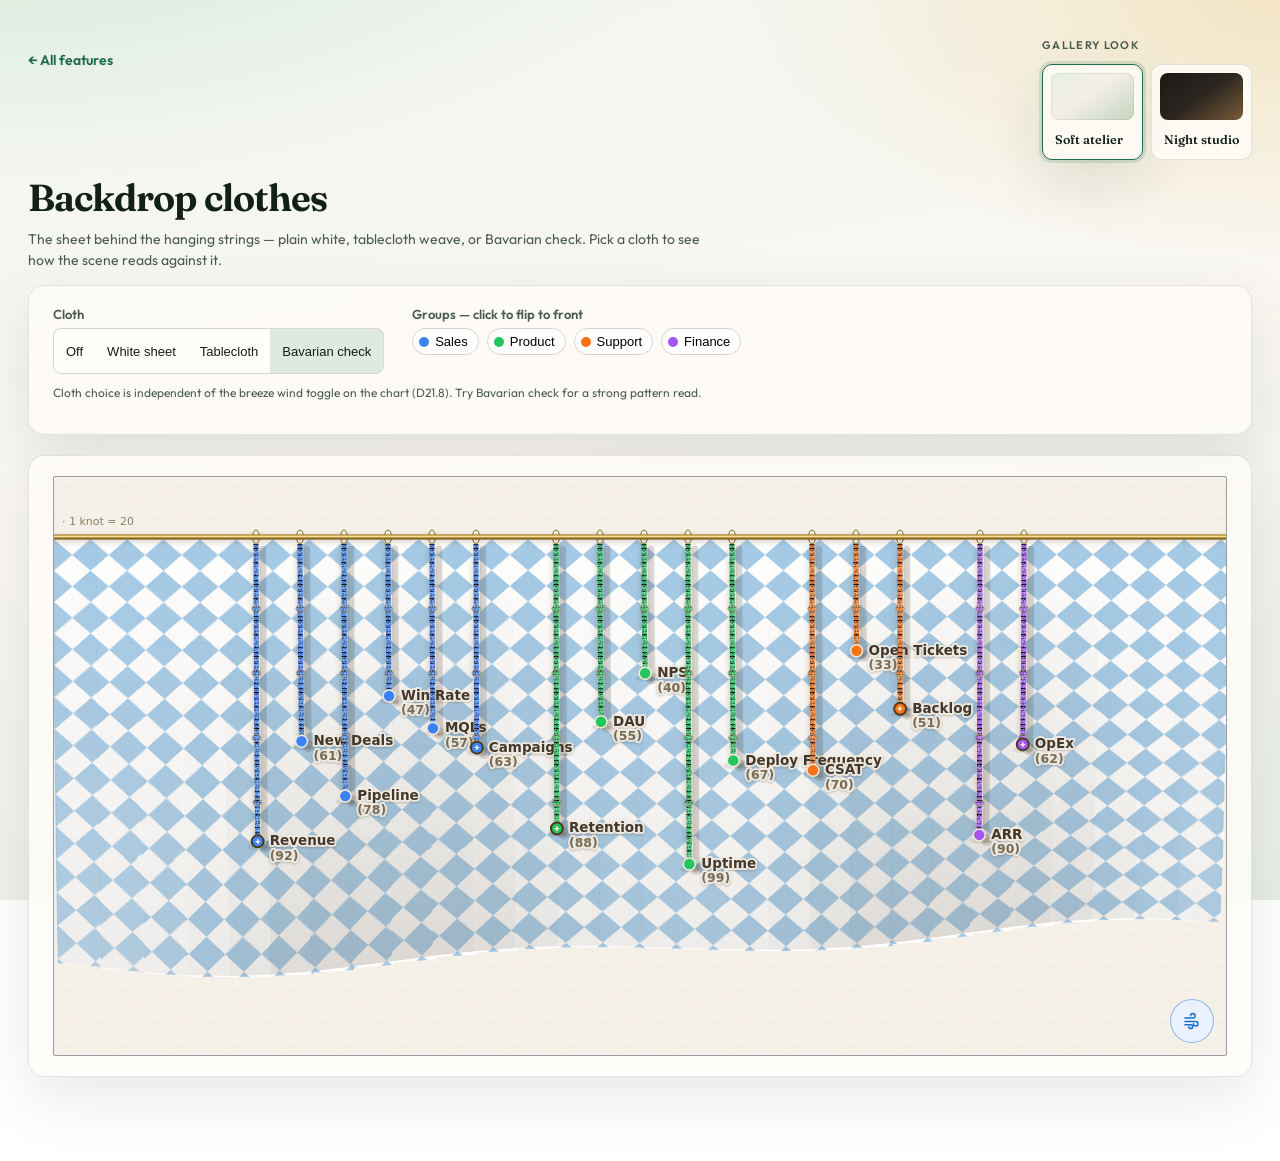
==== demo/features/backdrop-clothes/index.html @ dabeb2de "Publish Hanging Strings Diagram v4.1.0 Sync docs, demo, prebuilt package, and thread textures from t" ====
<!doctype html>
<html lang="en">
  <head>
    <meta charset="UTF-8" />
    <meta name="viewport" content="width=device-width, initial-scale=1.0" />
    <title>Backdrop clothes — Hanging Strings Diagram</title>
    <script type="module" crossorigin src="../../assets/backdrop-clothes-DQMa_PLV.js"></script>
    <link rel="modulepreload" crossorigin href="../../assets/gallerySkin-B45H45tQ.js">
    <link rel="modulepreload" crossorigin href="../../assets/thumbBackdrop-DwklJQZl.js">
    <link rel="stylesheet" crossorigin href="../../assets/gallerySkin-BT1zPMn4.css">
    <link rel="stylesheet" crossorigin href="../../assets/thumbBackdrop-Bnv04OKv.css">
  </head>
  <body>
  </body>
</html>
---- demo/assets/gallerySkin-BT1zPMn4.css ----
@import"https://fonts.googleapis.com/css2?family=Fraunces:opsz,wght@9..144,500;9..144,650&family=Outfit:wght@400;500;600&display=swap";:root,[data-demo-skin=atelier]{--demo-ink: #122018;--demo-muted: #4a5c50;--demo-line: rgba(24, 48, 32, .12);--demo-surface: rgba(255, 253, 248, .82);--demo-accent: #1a6b47;--demo-accent-soft: rgba(26, 107, 71, .14);--demo-serif: "Fraunces", "Iowan Old Style", Georgia, serif;--demo-sans: "Outfit", "Avenir Next", system-ui, sans-serif;--demo-bg: radial-gradient(ellipse 100% 70% at 0% -20%, #cfe6d4 0%, transparent 58%), radial-gradient(ellipse 80% 55% at 100% 0%, #f3e5c4 0%, transparent 52%), radial-gradient(ellipse 60% 40% at 50% 100%, #dce8d8 0%, transparent 55%), linear-gradient(170deg, #f2f6f0 0%, #faf7f1 48%, #e8eee6 100%);--demo-card-radius: 0;--demo-thumb-radius: 0;--demo-panel-bg: rgba(255, 253, 248, .78);--demo-panel-border: 1px solid var(--demo-line);--demo-panel-shadow: 0 22px 60px rgba(18, 40, 28, .1);--demo-motion: transform .4s cubic-bezier(.22, 1, .36, 1), box-shadow .4s ease, border-color .25s ease;--demo-control-bg: #fffef9;--demo-control-ink: var(--demo-ink);--demo-control-border: rgba(24, 48, 32, .18);--demo-stage-gradient: radial-gradient(ellipse 90% 60% at 50% 0%, #d7ead8 0%, transparent 55%), linear-gradient(180deg, #e8f0e6 0%, #f4efe6 42%, #c5d4c0 100%)}[data-demo-skin=night]{--demo-ink: #f4eee4;--demo-muted: #a89986;--demo-line: rgba(244, 238, 228, .1);--demo-surface: rgba(24, 20, 16, .88);--demo-accent: #d4a05a;--demo-accent-soft: rgba(212, 160, 90, .18);--demo-chart-ground: #12100e;--demo-serif: "Fraunces", Georgia, serif;--demo-sans: "Outfit", system-ui, sans-serif;--demo-bg: radial-gradient(ellipse 55% 45% at 78% -5%, rgba(190, 130, 55, .28) 0%, transparent 55%), radial-gradient(ellipse 45% 40% at 5% 90%, rgba(35, 60, 80, .35) 0%, transparent 50%), linear-gradient(165deg, #0c0b0a 0%, #181410 45%, #0a0908 100%);--demo-card-radius: 8px;--demo-thumb-radius: 6px;--demo-panel-bg: rgba(18, 15, 12, .9);--demo-panel-border: 1px solid rgba(212, 160, 90, .14);--demo-panel-shadow: 0 28px 70px rgba(0, 0, 0, .55), 0 0 40px rgba(212, 160, 90, .05);--demo-motion: transform .4s cubic-bezier(.22, 1, .36, 1), box-shadow .4s ease, border-color .25s ease;--demo-control-bg: #1e1a15;--demo-control-ink: var(--demo-ink);--demo-control-border: rgba(244, 238, 228, .16);--demo-stage-gradient: radial-gradient(ellipse 70% 55% at 50% 0%, rgba(190, 130, 55, .35) 0%, transparent 55%), linear-gradient(180deg, #1a1612 0%, #12100e 45%, #0a0908 100%)}[data-demo-skin=night] .hsd-container{background-color:var(--demo-chart-ground)!important;background-image:none!important}[data-demo-skin=night] .hsd-backdrop{opacity:.75}[data-demo-skin=night] .demo-chart-shell,[data-demo-skin=night] .chart-shell:has(.hsd-container){background:transparent}[data-demo-skin=night] .hsd-container{border-color:#b4b4bc}*,*:before,*:after{box-sizing:border-box}html{color-scheme:light}[data-demo-skin=night]{color-scheme:dark}body.demo-landing,body:has(.demo-feature){margin:0;min-height:100vh;font-family:var(--demo-sans);color:var(--demo-ink);background:var(--demo-bg);background-attachment:fixed}.demo-landing-inner{position:relative;max-width:1200px;margin:0 auto;padding:clamp(32px,6vw,72px) clamp(16px,4vw,36px) 96px;z-index:1}.demo-landing-header{margin-bottom:clamp(24px,4vw,40px);max-width:min(42rem,100%)}.demo-eyebrow{margin:0 0 12px;font-size:11px;letter-spacing:.16em;text-transform:uppercase;color:var(--demo-accent);font-weight:600}.demo-landing-header h1{margin:0 0 16px;font-family:var(--demo-serif);font-size:clamp(2.6rem,8vw,4.25rem);font-weight:650;line-height:.98;letter-spacing:-.035em}.demo-landing-version{display:inline-block;margin-left:.2em;font-family:var(--demo-sans);font-size:.38em;font-weight:600;letter-spacing:.04em;vertical-align:.35em;color:var(--demo-muted)}.demo-pitch{margin:0;font-size:clamp(1.05rem,2.5vw,1.2rem);line-height:1.55;color:var(--demo-muted);max-width:34rem}.demo-skin-picker{margin:0 0 clamp(32px,5vw,48px)}.demo-skin-picker-label{margin:0 0 12px;font-size:11px;font-weight:600;letter-spacing:.12em;text-transform:uppercase;color:var(--demo-muted)}.demo-skin-picker-row{display:grid;grid-template-columns:repeat(2,minmax(0,1fr));gap:14px;max-width:560px}.demo-skin-swatch{display:flex;flex-direction:column;gap:12px;align-items:stretch;text-align:left;padding:12px;margin:0;border:1px solid var(--demo-line);border-radius:14px;background:var(--demo-surface);color:inherit;cursor:pointer;font:inherit;min-height:44px;transition:var(--demo-motion);-webkit-tap-highlight-color:transparent}.demo-skin-swatch:hover,.demo-skin-swatch:focus-visible{transform:translateY(-3px);box-shadow:var(--demo-panel-shadow);outline:none}.demo-skin-swatch[aria-pressed=true]{border-color:var(--demo-accent);box-shadow:0 0 0 3px var(--demo-accent-soft),var(--demo-panel-shadow)}.demo-skin-swatch-chip{display:block;width:100%;aspect-ratio:2 / 1;border-radius:8px;box-shadow:inset 0 0 0 1px #00000014}.demo-skin-swatch-meta{display:flex;flex-direction:column;gap:3px;padding:0 4px 4px}.demo-skin-swatch-name{font-family:var(--demo-serif);font-size:1.05rem;font-weight:600}.demo-skin-swatch-blurb{font-size:.8rem;line-height:1.35;color:var(--demo-muted)}.demo-grid{display:grid;grid-template-columns:repeat(auto-fill,minmax(min(100%,320px),1fr));gap:clamp(22px,3.5vw,36px)}.demo-card{display:flex;flex-direction:column;gap:12px;text-decoration:none;color:inherit;padding:0;border:none;border-radius:var(--demo-card-radius);overflow:visible;transition:var(--demo-motion);position:relative}.demo-card:hover,.demo-card:focus-visible{transform:translateY(-6px);outline:none}.demo-card:focus-visible .demo-thumb-frame{outline:2px solid var(--demo-accent);outline-offset:3px}.demo-thumb-frame{position:relative;z-index:0;display:block;border-radius:var(--demo-thumb-radius, 6px)}.demo-thumb-frame--mobile{border-radius:18px}.demo-thumb-glow{display:none}.demo-card-thumb{display:block;width:100%;aspect-ratio:16 / 10;object-fit:cover;border-radius:inherit;background:var(--demo-accent-soft);box-shadow:var(--demo-panel-shadow);position:relative;z-index:1}[data-demo-skin=atelier] .demo-card-thumb{width:calc(100% + 0px);box-shadow:0 16px 48px #12281c1f}[data-demo-skin=night] .demo-card-thumb{border:1.5px solid rgba(198,210,224,.92);box-shadow:0 16px 36px #0000008c;background:#0c0b0a}:root{--demo-glow-plate: .82}[data-demo-skin=night] .demo-thumb-frame{clip-path:inset(-40% -40% 0 -40%)}[data-demo-skin=night] .demo-thumb-glow{display:block;position:absolute;z-index:0;pointer-events:none;width:calc(100% / var(--demo-glow-plate));height:calc(100% / var(--demo-glow-plate));left:50%;top:50%;transform:translate(-50%,-50%);border-radius:0;overflow:visible;mix-blend-mode:screen;filter:none;opacity:1;animation:none}[data-demo-skin=night] .demo-thumb-glow-poster,[data-demo-skin=night] .demo-thumb-glow-video{display:block;position:absolute;top:0;right:0;bottom:0;left:0;width:100%;height:100%;object-fit:fill;border:0}[data-demo-skin=night] .demo-thumb-glow-video{opacity:0;transition:opacity .25s ease}[data-demo-skin=night] .demo-thumb-glow-video.is-glow-playing{opacity:1}[data-demo-skin=night] .demo-thumb-frame:after{content:none;display:none}[data-demo-skin=night] .demo-mobile-slide.is-active .demo-thumb-glow{opacity:1;filter:none}[data-demo-skin=night] .demo-mobile-slide:not(.is-active) .demo-thumb-glow{opacity:.55;filter:none}[data-demo-skin=night] .demo-mobile-slide-thumb{border:1.5px solid rgba(198,210,224,.92)}.demo-card-thumb--placeholder{display:flex;align-items:flex-end;justify-content:flex-start;padding:18px 20px;background:linear-gradient(135deg,var(--demo-accent-soft) 0%,transparent 55%),linear-gradient(200deg,#a8c4ae,#4d6b55);color:#f4f7f2;font-family:var(--demo-serif);font-size:1.25rem;font-weight:600}.demo-card-meta{position:relative;z-index:2;display:flex;flex-direction:column;gap:12px;transform:translateZ(0)}.demo-card-title{margin:0;font-family:var(--demo-serif);font-size:clamp(1.25rem,2.5vw,1.45rem);font-weight:600;padding:0 2px;letter-spacing:-.02em}.demo-card-status{margin:0;font-size:11px;font-weight:600;letter-spacing:.1em;text-transform:uppercase;color:var(--demo-accent);padding:0 2px}.demo-card-blurb{margin:0;font-size:.95rem;line-height:1.45;color:var(--demo-muted);padding:0 2px 2px}.app.demo-feature{max-width:1800px;margin:0 auto;padding:clamp(18px,3vw,40px) clamp(12px,3vw,28px) 64px}.demo-feature .demo-header{margin-bottom:14px}.demo-brand{margin:0 0 14px;font-size:14px;display:flex;flex-wrap:wrap;align-items:flex-start;gap:12px 24px;justify-content:space-between}.demo-brand>a{color:var(--demo-accent);text-decoration:none;font-weight:600;min-height:44px;display:inline-flex;align-items:center}.demo-brand>a:hover,.demo-brand>a:focus-visible{text-decoration:underline;text-underline-offset:3px}.demo-feature .demo-header h1{font-family:var(--demo-serif);font-size:clamp(1.75rem,4.5vw,2.35rem);font-weight:650;letter-spacing:-.025em;margin:0 0 8px}.demo-intro{max-width:42rem;color:var(--demo-muted);margin:0;line-height:1.5}.demo-feature .panel{background:var(--demo-panel-bg)!important;border:var(--demo-panel-border)!important;border-radius:16px!important;box-shadow:var(--demo-panel-shadow);backdrop-filter:blur(14px);-webkit-backdrop-filter:blur(14px);color:var(--demo-ink)}.demo-chart-shell{min-height:52vh;height:min(72vh,580px);width:100%}.demo-chart-shell--tall{min-height:62vh;height:min(80vh,660px)}[data-demo-skin] .demo-feature .control-group label.title,[data-demo-skin] .demo-feature .experiment-note{color:var(--demo-muted)}[data-demo-skin] .demo-feature .segmented{border-color:var(--demo-control-border);background:var(--demo-control-bg)}[data-demo-skin] .demo-feature .segmented button{color:var(--demo-control-ink);background:transparent}[data-demo-skin] .demo-feature .segmented button.active{background:var(--demo-accent-soft);color:var(--demo-ink)}[data-demo-skin] .demo-feature select,[data-demo-skin] .demo-feature input[type=range]{color:var(--demo-control-ink);background:var(--demo-control-bg);border-color:var(--demo-control-border)}[data-demo-skin=night] .demo-feature .legend button{color:var(--demo-ink);border-color:var(--demo-control-border);background:var(--demo-control-bg)}[data-demo-skin=night] .demo-feature .legend button.active{border-color:var(--demo-accent)}.demo-controls .segmented button,.demo-controls select,.demo-controls input[type=checkbox],.demo-controls .checkbox-row label{min-height:44px}.demo-controls select{min-width:160px;padding:8px 10px;font-size:15px}.demo-feature .demo-skin-picker{margin:0;flex:1 1 240px;max-width:360px}.demo-feature .demo-skin-picker-row{max-width:none;gap:8px}.demo-feature .demo-skin-swatch{padding:8px;border-radius:10px}.demo-feature .demo-skin-swatch-blurb{display:none}.demo-feature .demo-skin-swatch-name{font-size:.78rem}.demo-feature .demo-skin-swatch-chip{aspect-ratio:16 / 9}.demo-quipu-legend{margin:0 0 20px;padding:18px 0 6px;border-top:1px solid var(--demo-line);border-bottom:1px solid var(--demo-line);max-width:42rem}.demo-quipu-legend h2{margin:0 0 10px;font-family:var(--demo-serif);font-size:1.2rem}.demo-quipu-legend ul{margin:0 0 12px;padding-left:1.2rem;color:var(--demo-muted);font-size:.95rem;line-height:1.55}.demo-quipu-legend li{margin-bottom:4px}.demo-quipu-ref{margin:0 0 12px;font-size:.92rem}.demo-quipu-ref a{color:var(--demo-accent);font-weight:600}.demo-feature-mobile[hidden],.demo-feature-grid[hidden]{display:none!important}@media (max-width: 767px){.demo-feature-grid{display:none!important}}@media (min-width: 768px){.demo-feature-mobile{display:none!important}}@media (max-width: 767px){body.demo-landing.demo-landing--mobile{overflow:hidden;height:100dvh}body.demo-landing.demo-landing--mobile .demo-landing-inner{max-width:none;height:100dvh;padding:12px 0 0;display:flex;flex-direction:column}body.demo-landing.demo-landing--mobile .demo-landing-header{flex:0 0 auto;margin-bottom:0;max-width:none;padding:0 16px}body.demo-landing.demo-landing--mobile .demo-landing-header h1{margin:0 0 8px;font-size:clamp(1.85rem,8.5vw,2.45rem)}body.demo-landing.demo-landing--mobile .demo-eyebrow{margin-bottom:6px}body.demo-landing.demo-landing--mobile .demo-pitch{font-size:.95rem;line-height:1.45;max-width:none}body.demo-landing.demo-landing--mobile .demo-landing-top{display:flex;flex-direction:column;gap:10px;padding:10px 16px 0;flex:0 0 auto}body.demo-landing.demo-landing--mobile .demo-skin-picker{margin:0}body.demo-landing.demo-landing--mobile .demo-skin-picker-row{max-width:none;gap:8px}body.demo-landing.demo-landing--mobile .demo-skin-swatch{flex-direction:row;align-items:center;gap:10px;padding:8px;border-radius:12px}body.demo-landing.demo-landing--mobile .demo-skin-swatch-chip{width:52px;aspect-ratio:1;flex-shrink:0;border-radius:8px}body.demo-landing.demo-landing--mobile .demo-skin-swatch-blurb{display:none}body.demo-landing.demo-landing--mobile .demo-skin-swatch-name{font-size:.85rem}.demo-mobile-gallery{flex:1 1 auto;min-height:0;display:flex;flex-direction:column}.demo-mobile-copy{flex:0 0 auto;padding:10px 20px 8px;max-width:100%}.demo-mobile-status{margin:0 0 8px;font-size:11px;font-weight:600;letter-spacing:.12em;text-transform:uppercase;color:var(--demo-accent)}.demo-mobile-title{margin:0 0 10px;font-family:var(--demo-serif);font-size:clamp(1.85rem,8vw,2.35rem);font-weight:650;line-height:1.05;letter-spacing:-.03em}.demo-mobile-blurb{margin:0 0 16px;font-size:1rem;line-height:1.5;color:var(--demo-muted)}.demo-mobile-cta{display:inline-flex;align-items:center;justify-content:center;min-height:48px;padding:0 22px;border-radius:999px;background:var(--demo-accent);color:#fffef9;font-weight:600;font-size:.95rem;text-decoration:none;box-shadow:0 10px 28px var(--demo-accent-soft);-webkit-tap-highlight-color:transparent}[data-demo-skin=night] .demo-mobile-cta{color:#12100e}.demo-mobile-cta:focus-visible{outline:2px solid var(--demo-accent);outline-offset:3px}.demo-mobile-stage{position:relative;flex:1 1 auto;min-height:42vh;display:flex;flex-direction:column;justify-content:flex-end;background:var(--demo-stage-gradient);border-radius:28px 28px 0 0;overflow:hidden}.demo-mobile-stage:before,.demo-mobile-stage:after{content:"";position:absolute;top:48px;bottom:56px;width:28px;z-index:3;pointer-events:none;transition:opacity .25s ease}.demo-mobile-stage:before{left:0;background:linear-gradient(90deg,var(--demo-stage-fade, rgba(232, 240, 230, .92)),transparent)}.demo-mobile-stage:after{right:0;background:linear-gradient(270deg,var(--demo-stage-fade, rgba(197, 212, 192, .95)),transparent)}[data-demo-skin=night] .demo-mobile-stage{--demo-stage-fade: rgba(18, 16, 14, .92)}.demo-mobile-stage.is-at-start:before{opacity:0}.demo-mobile-stage.is-at-end:after{opacity:0}.demo-mobile-swipe-hint{position:absolute;top:14px;left:0;right:0;z-index:4;margin:0;display:flex;align-items:center;justify-content:center;gap:8px;font-size:12px;font-weight:600;letter-spacing:.04em;color:var(--demo-muted);pointer-events:none;transition:opacity .45s ease}.demo-mobile-swipe-hint.is-faded{opacity:0}.demo-mobile-swipe-hint-icon{font-family:var(--demo-serif);font-size:1.1rem;letter-spacing:.15em;color:var(--demo-accent);animation:demo-mobile-nudge 1.8s ease-in-out infinite}@keyframes demo-mobile-nudge{0%,to{transform:translate(0);opacity:.7}50%{transform:translate(4px);opacity:1}}.demo-mobile-chevron{position:absolute;top:42%;z-index:5;width:44px;height:44px;margin:0;padding:0;border:1px solid var(--demo-line);border-radius:999px;background:var(--demo-surface);color:var(--demo-ink);font-size:1.55rem;line-height:1;display:grid;place-items:center;cursor:pointer;box-shadow:0 8px 22px #12281c1f;-webkit-tap-highlight-color:transparent;transform:translateY(-50%)}.demo-mobile-chevron--prev{left:8px}.demo-mobile-chevron--next{right:8px}.demo-mobile-chevron:disabled{opacity:.28;cursor:default}[data-demo-skin=night] .demo-mobile-chevron{box-shadow:0 8px 22px #00000059}.demo-mobile-strip{display:flex;gap:18px;overflow-x:auto;overflow-y:hidden;scroll-snap-type:x mandatory;scroll-padding-inline:16vw;-webkit-overflow-scrolling:touch;touch-action:none;padding:40px 16vw 20px;scrollbar-width:none;overscroll-behavior-x:contain;cursor:grab}.demo-mobile-strip.is-dragging{cursor:grabbing;scroll-snap-type:none;scroll-behavior:auto}.demo-mobile-strip::-webkit-scrollbar{display:none}.demo-mobile-slide{position:relative;flex:0 0 68vw;max-width:380px;scroll-snap-align:center;scroll-snap-stop:always;border:none;padding:10px 6px 4px;margin:0;background:transparent;cursor:grab;opacity:.55;transform:scale(.88) translateY(10px);transition:opacity .35s ease,transform .4s cubic-bezier(.22,1,.36,1);-webkit-tap-highlight-color:transparent;touch-action:none;user-select:none;-webkit-user-select:none;overflow:visible}.demo-mobile-strip.is-dragging .demo-mobile-slide{transition:none}.demo-mobile-slide.is-active{opacity:1;transform:scale(1) translateY(-6px);z-index:2}.demo-mobile-slide-title{margin:14px 4px 0;padding:0;font-family:var(--demo-serif);font-size:clamp(1rem,3.8vw,1.15rem);font-weight:600;letter-spacing:-.02em;text-align:center;color:var(--demo-ink);line-height:1.25}.demo-mobile-slide-shadow{position:absolute;left:12%;right:12%;top:auto;bottom:2.6rem;height:18px;border-radius:50%;background:#12281c38;filter:blur(8px);transform:scaleX(.92);transition:opacity .35s ease,transform .4s ease;pointer-events:none}.demo-mobile-slide.is-active .demo-mobile-slide-shadow{opacity:.9;transform:scaleX(1.05);background:#12281c47}[data-demo-skin=night] .demo-mobile-slide-shadow{background:#0000008c}.demo-mobile-slide-thumb{position:relative;width:100%;aspect-ratio:16 / 10;object-fit:cover;display:block;border-radius:18px;border:none;pointer-events:none;-webkit-user-drag:none;box-shadow:0 2px 4px #12281c0f,0 14px 28px #12281c29,0 32px 56px #12281c24}.demo-mobile-slide.is-active .demo-mobile-slide-thumb{box-shadow:0 4px 8px #12281c14,0 18px 36px #12281c33,0 40px 64px #12281c29}[data-demo-skin=night] .demo-mobile-slide-thumb{border:1.5px solid rgba(198,210,224,.92);box-shadow:0 12px 28px #0006}.demo-mobile-dots{display:flex;justify-content:center;gap:6px;padding:0 16px 22px}.demo-mobile-dot{width:8px;height:8px;padding:0;border:none;border-radius:999px;cursor:pointer;min-height:44px;min-width:44px;display:grid;place-items:center;background:transparent}.demo-mobile-dot:after{content:"";width:8px;height:8px;border-radius:999px;background:#18302040}[data-demo-skin=night] .demo-mobile-dot:after{background:#f4eee447}.demo-mobile-dot.is-active:after{background:var(--demo-accent);width:22px;border-radius:999px}}@media (max-width: 767px) and (prefers-reduced-motion: reduce){.demo-mobile-slide{transition:none;transform:none;opacity:1}.demo-mobile-slide.is-active{transform:translateY(-4px)}.demo-mobile-swipe-hint-icon{animation:none}}@media (max-width: 640px){.demo-skin-picker-row{max-width:none}.demo-skin-swatch{flex-direction:row;align-items:center;gap:14px}.demo-skin-swatch-chip{width:88px;aspect-ratio:1;flex-shrink:0}.demo-feature .demo-skin-picker{max-width:none;width:100%}.demo-feature .demo-skin-swatch{flex-direction:column}.demo-feature .demo-skin-swatch-chip{width:100%;aspect-ratio:16 / 10}.demo-controls select,.demo-controls .segmented{width:100%}.demo-controls .segmented{display:flex}.demo-controls .segmented button{flex:1}.demo-landing-header h1{font-size:clamp(2.35rem,11vw,3rem)}}@media (prefers-reduced-motion: reduce){.demo-card,.demo-skin-swatch{transition:none}.demo-card:hover,.demo-skin-swatch:hover{transform:none}}
---- demo/assets/thumbBackdrop-Bnv04OKv.css ----
:root{font-family:Inter,system-ui,-apple-system,Segoe UI,sans-serif;color:#1f2430;--hsd-background: #faf8f4}*{box-sizing:border-box}body{margin:0;background-color:var(--hsd-background);background-image:var(--hsd-background-image);min-height:100vh}.app{max-width:1800px;margin:0 auto;padding:32px 24px 64px}header h1{font-size:28px;margin:0 0 4px}header p{margin:0 0 24px;color:#5b6270;font-size:14px;max-width:640px}.panel{background:#fff;border:1px solid #e7e3db;border-radius:12px;padding:20px 24px;margin-bottom:20px}.controls{display:flex;flex-wrap:wrap;gap:20px 28px;align-items:flex-start}.control-group{display:flex;flex-direction:column;gap:6px;font-size:13px}.controls-inline{display:contents}.control-group label.title{font-weight:600;color:#333}.segmented{display:inline-flex;border:1px solid #d8d3c8;border-radius:8px;overflow:hidden}.segmented button{border:none;background:#fff;padding:6px 12px;font-size:13px;cursor:pointer;color:#444}.segmented button.active{background:#1f2430;color:#fff}select{padding:5px 8px;border-radius:6px;border:1px solid #d8d3c8;font-size:13px}.checkbox-row{display:flex;align-items:center;gap:6px;font-size:13px}.slider-row{display:flex;align-items:center;gap:8px}.slider-row input[type=range]{width:140px;accent-color:#1f2430}.slider-end-label{font-size:11px;color:#8a8378;white-space:nowrap}.legend{display:flex;gap:8px;flex-wrap:wrap}.legend button{display:inline-flex;align-items:center;gap:6px;padding:5px 10px 5px 6px;border-radius:999px;border:1px solid #d8d3c8;background:#fff;font-size:13px;cursor:pointer}.legend button .swatch{width:10px;height:10px;border-radius:50%;display:inline-block}.legend button.active{background:#1f2430;color:#fff;border-color:#1f2430}.legend.heatmap-dimmed .swatch{filter:grayscale(1);opacity:.45}.heat-ramp{display:flex;align-items:center;gap:6px;font-size:11px;color:#5b6270}.heat-ramp-bar{width:120px;height:10px;border-radius:5px;background:linear-gradient(to right,#3b82f6,#facc15,#ef4444)}.reset-btn{border:1px solid #d8d3c8;background:#fff;border-radius:6px;padding:5px 12px;font-size:13px;cursor:pointer}.chart-shell{position:relative;padding-bottom:0;user-select:none;-webkit-user-select:none}.hsd-container{position:relative;background-color:var(--hsd-background);background-image:var(--hsd-background-image);overflow:hidden;border:1.5px solid #9a9aa3;border-radius:2px;box-sizing:border-box;user-select:none;-webkit-user-select:none;-webkit-touch-callout:none;-webkit-user-drag:none;overscroll-behavior:none}.hsd-container svg,.hsd-container img,.hsd-container text{user-select:none;-webkit-user-select:none}.hsd-zoom-layer{position:relative;transform-origin:0 0;padding-bottom:56px;will-change:transform}.hsd-chrome{position:absolute;top:0;right:0;bottom:0;left:0;z-index:20;pointer-events:none}.hsd-container.hsd-zoomed{cursor:grab;touch-action:none}.hsd-container.hsd-panning{cursor:grabbing;touch-action:none}.hsd-backdrop{position:absolute;top:0;right:0;bottom:0;left:0;width:100%;height:100%;z-index:0;pointer-events:none}.hsd-svg{display:block;position:relative;z-index:1;width:100%;height:auto}.hsd-svg.hsd-morphing{transition:opacity .85s ease-in-out}.hsd-svg.hsd-morph-ghost{position:absolute;top:0;left:0;z-index:2;pointer-events:none}.hsd-morph-rail{position:absolute;top:0;right:0;bottom:0;left:0;width:100%;height:100%;z-index:3;pointer-events:none}.hsd-morph-rail path{fill:none;stroke:var(--hsd-rail-color);stroke-width:var(--hsd-rail-width);stroke-linecap:round;filter:var(--hsd-rail-shadow)}.hsd-rail{stroke:var(--hsd-rail-paint);stroke-width:var(--hsd-rail-width);filter:var(--hsd-rail-shadow)}.hsd-rail-ring{fill:none}.hsd-rail-plate{fill:var(--hsd-plate-fill);stroke:var(--hsd-plate-edge);stroke-width:1;filter:var(--hsd-plate-shadow)}.hsd-plate-arrows{pointer-events:none}.hsd-plate-arrow{fill:var(--hsd-plate-arrow-fill);stroke:var(--hsd-plate-arrow-edge);stroke-width:1;stroke-linejoin:round}.hsd-rail-knot{fill:var(--hsd-ruler-minor);stroke:var(--hsd-rail-color);stroke-width:.5;stroke-opacity:.35}.hsd-rail-knot-medium{fill:var(--hsd-ruler-medium)}.hsd-rail-knot-major{fill:var(--hsd-ruler-major)}.hsd-rail-knot-front{fill:var(--hsd-ruler-front)}.hsd-string-hanger{fill:var(--hsd-hanger-fill);stroke:var(--hsd-hanger-stroke);stroke-width:var(--hsd-hanger-width)}.hsd-string{transition:opacity .3s ease}.hsd-string-ring{transition:none}.hsd-string.hsd-dimmed,.hsd-string-hanger.hsd-dimmed{opacity:.28}.hsd-thread-cast{fill:none;stroke:var(--hsd-cast-color);stroke-width:var(--hsd-cast-width);stroke-linecap:round}.hsd-knob-cast{fill:var(--hsd-cast-color)}.hsd-thread{stroke-width:var(--hsd-thread-width);stroke-dasharray:var(--hsd-thread-dash);fill:none;filter:var(--hsd-thread-shadow)}.hsd-svg.hsd-animating .hsd-thread,.hsd-svg.hsd-animating .hsd-label,.hsd-svg.hsd-dense .hsd-thread,.hsd-svg.hsd-dense .hsd-label{filter:none}.hsd-svg.hsd-animating .hsd-ticks,.hsd-svg.hsd-animating .hsd-quipu,.hsd-svg.hsd-animating .hsd-tick-caption,.hsd-svg.hsd-animating .hsd-shadow{display:none!important}.hsd-tick{stroke:var(--hsd-tick-stroke);stroke-width:1;opacity:.9}.hsd-quipu-knot{stroke:var(--hsd-tick-stroke);stroke-width:1}.hsd-quipu-fig8{fill:none;stroke-linecap:round}.hsd-quipu-strand{fill:none;stroke-linecap:round;opacity:.85}.hsd-quipu-unit{font-size:9px;fill:var(--hsd-caption-ink);font-family:var(--hsd-label-font)}.hsd-shadow{fill:var(--hsd-floor-fill);opacity:var(--hsd-floor-opacity)}.hsd-knob{stroke:var(--hsd-knob-edge);stroke-width:1.5;transition:r .2s ease}.hsd-knob-branch{stroke:var(--hsd-knob-branch-edge);stroke-width:2}.hsd-knob-hit{fill:transparent;cursor:pointer;touch-action:none}.hsd-string.hsd-expand-hover .hsd-knob-branch,.hsd-string-ring.hsd-expand-hover .hsd-knob-branch{stroke-width:3.2}.hsd-string.hsd-expand-press .hsd-knob,.hsd-string-ring.hsd-expand-press .hsd-knob{stroke:var(--hsd-knob-glyph);stroke-width:2.5}.hsd-string.hsd-slide-hover .hsd-knob:not(.hsd-knob-branch),.hsd-string-ring.hsd-slide-hover .hsd-knob:not(.hsd-knob-branch),.hsd-string.hsd-slide-hover .hsd-knob-branch,.hsd-string-ring.hsd-slide-hover .hsd-knob-branch{stroke:var(--hsd-rail-color);stroke-width:2.4;stroke-opacity:.85}.hsd-string.hsd-dragging .hsd-knob,.hsd-string-ring.hsd-dragging .hsd-knob{stroke:var(--hsd-rail-color);stroke-width:3.2;stroke-opacity:1}.hsd-string.hsd-dragging .hsd-thread,.hsd-string-ring.hsd-dragging .hsd-thread{stroke-width:calc(var(--hsd-thread-width, 2px) + .6px)}.hsd-label-value{fill:var(--hsd-label-value-ink);font-size:11px}.hsd-label-child{font-size:11px}.hsd-expand-glyph{fill:var(--hsd-knob-glyph);font-weight:700;text-anchor:middle;dominant-baseline:central;pointer-events:none}.hsd-subrail{stroke-width:calc(var(--hsd-rail-width) * .75);opacity:.8}.hsd-label{font-size:12px;fill:var(--hsd-label-ink);paint-order:stroke;stroke:var(--hsd-label-halo);stroke-width:2.5px;stroke-linejoin:round;font-family:var(--hsd-label-font);filter:var(--hsd-label-shadow)}[data-hsd-busy-sheet] .hsd-label{font-size:13.5px;font-weight:600;stroke-width:4px}[data-hsd-busy-sheet] .hsd-label-value,[data-hsd-busy-sheet] .hsd-label-child{font-size:12.5px}.hsd-hit{fill:transparent;touch-action:none;outline:none;cursor:grab}.hsd-hit:focus-visible{stroke:var(--hsd-rail-color);stroke-width:1.5;stroke-dasharray:4 3}.hsd-plate-hit{fill:transparent;stroke:none;touch-action:none}.hsd-tick-caption{font-size:11px;fill:var(--hsd-caption-ink);font-family:var(--hsd-label-font)}.hsd-hover-card{position:absolute;z-index:2;background:var(--hsd-card-bg);color:var(--hsd-card-ink);padding:8px 12px;border-radius:8px;font-size:12px;font-family:var(--hsd-label-font);pointer-events:none;box-shadow:var(--hsd-card-shadow);z-index:10;min-width:140px}.hsd-hover-title{font-weight:600;margin-bottom:4px}.hsd-hover-row{opacity:.85}.experiment-note{font-size:12px;color:#7a7264;margin-top:10px;line-height:1.5}[data-hsd-dark]{color:#d7dbe4}[data-hsd-dark] .hsd-container{border-color:#b4b4bc}[data-hsd-dark] header p{color:#99a1af}[data-hsd-dark] .panel{background:#1b1e26;border-color:#2c313d}[data-hsd-dark] .control-group label.title{color:#d7dbe4}[data-hsd-dark] .segmented{border-color:#3a4150}[data-hsd-dark] .segmented button{background:#232833;color:#cfd4dd}[data-hsd-dark] .segmented button.active{background:#e8eaf0;color:#1c1f27}[data-hsd-dark] select,[data-hsd-dark] .reset-btn{background:#232833;color:#cfd4dd;border-color:#3a4150}[data-hsd-dark] .legend button{background:#232833;border-color:#3a4150;color:#cfd4dd}[data-hsd-dark] .legend button.active{background:#e8eaf0;color:#1c1f27;border-color:#e8eaf0}[data-hsd-dark] .slider-row input[type=range]{accent-color:#cfd4dd}[data-hsd-dark] .slider-end-label{color:#8a92a0}[data-hsd-dark] .heat-ramp{color:#99a1af}.hsd-breeze-toggle{position:absolute;right:12px;bottom:max(12px,env(safe-area-inset-bottom,0px));width:44px;height:44px;margin:0;padding:0;display:inline-flex;align-items:center;justify-content:center;border:1px solid rgba(31,36,48,.18);border-radius:999px;background:#ffffffeb;color:#5c6573;cursor:pointer;pointer-events:auto;touch-action:manipulation;-webkit-tap-highlight-color:transparent;transition:color .12s ease,background .12s ease,border-color .12s ease}.hsd-breeze-toggle svg{pointer-events:none}.hsd-breeze-toggle:hover{color:#1c1f27;border-color:#1f243059}.hsd-breeze-toggle.hsd-breeze-on{color:#1c6dd0;border-color:#1c6dd073;background:#e8f2fff2}.hsd-breeze-toggle:focus-visible{outline:2px solid #1c6dd0;outline-offset:2px}[data-hsd-dark] .hsd-breeze-toggle{background:#1c1f27e6;border-color:#e8eaf033;color:#a8b0bc}[data-hsd-dark] .hsd-breeze-toggle:hover{color:#f4f5f7;border-color:#e8eaf066}[data-hsd-dark] .hsd-breeze-toggle.hsd-breeze-on{color:#7eb6ff;border-color:#7eb6ff80;background:#24344ef2}
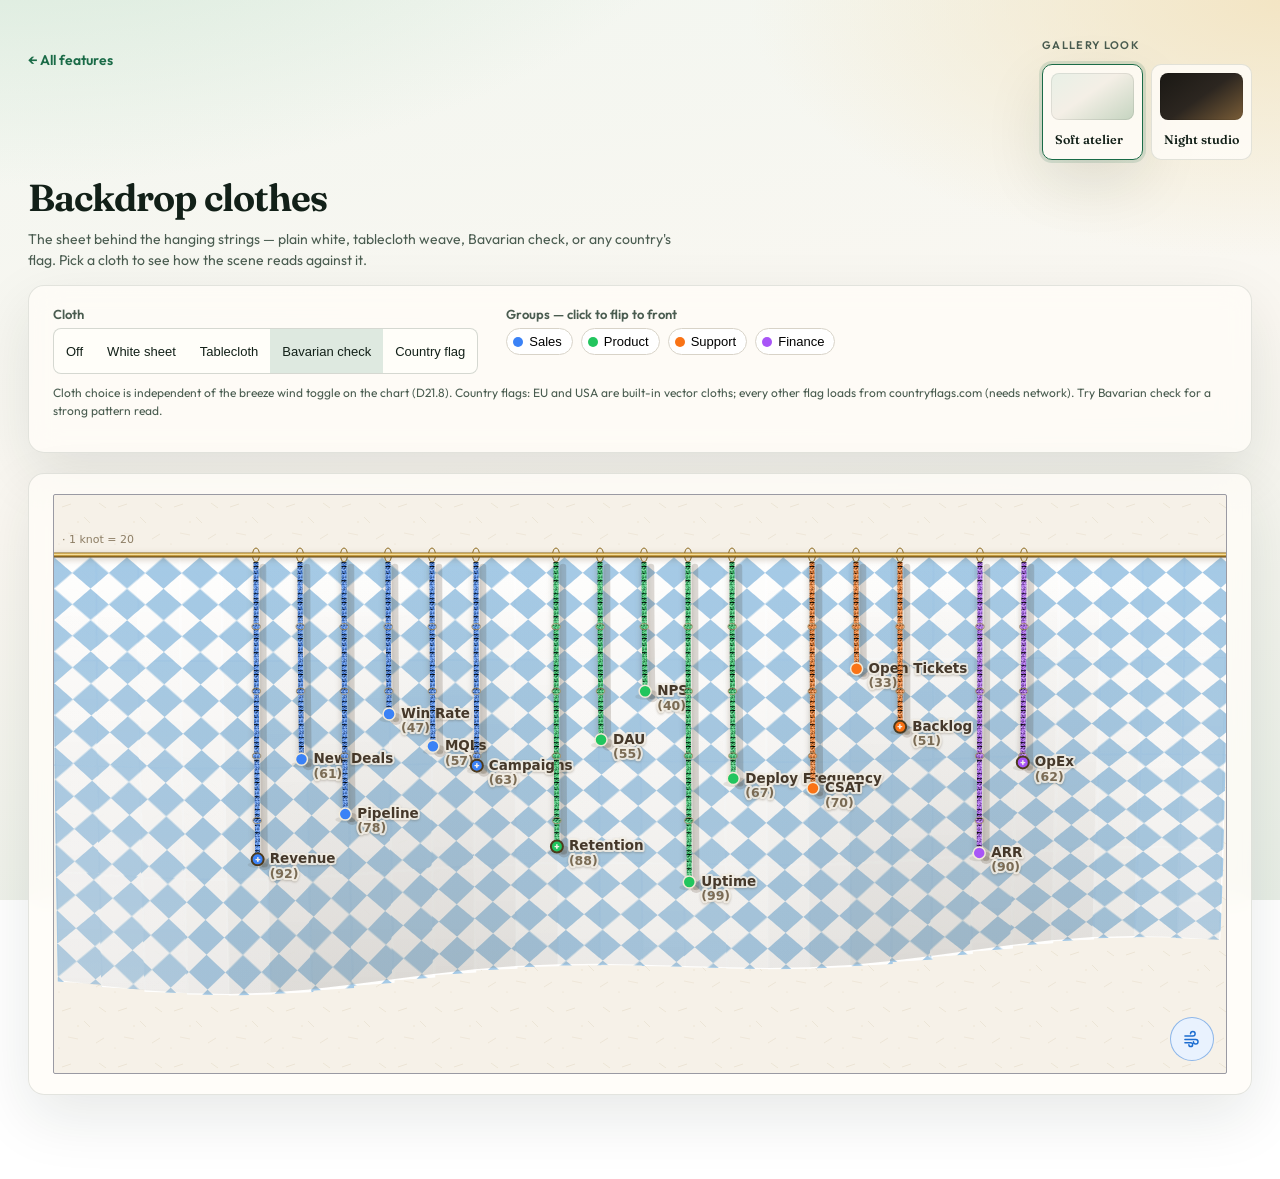
==== commit f080f50f: "Publish Hanging Strings Diagram v4.1.1 Sync docs, demo, prebuilt package, and thread textures from t" ====
--- a/demo/features/backdrop-clothes/index.html
+++ b/demo/features/backdrop-clothes/index.html
@@ -4,10 +4,10 @@
     <meta charset="UTF-8" />
     <meta name="viewport" content="width=device-width, initial-scale=1.0" />
     <title>Backdrop clothes — Hanging Strings Diagram</title>
-    <script type="module" crossorigin src="../../assets/backdrop-clothes-DQMa_PLV.js"></script>
-    <link rel="modulepreload" crossorigin href="../../assets/gallerySkin-B45H45tQ.js">
-    <link rel="modulepreload" crossorigin href="../../assets/thumbBackdrop-DwklJQZl.js">
-    <link rel="stylesheet" crossorigin href="../../assets/gallerySkin-BT1zPMn4.css">
+    <script type="module" crossorigin src="../../assets/backdrop-clothes-B6ssAKfb.js"></script>
+    <link rel="modulepreload" crossorigin href="../../assets/gallerySkin-CBgnk6Dj.js">
+    <link rel="modulepreload" crossorigin href="../../assets/thumbBackdrop-DnUTYqJk.js">
+    <link rel="stylesheet" crossorigin href="../../assets/gallerySkin-DOaDfMU8.css">
     <link rel="stylesheet" crossorigin href="../../assets/thumbBackdrop-Bnv04OKv.css">
   </head>
   <body>
--- a/demo/assets/gallerySkin-DOaDfMU8.css
+++ b/demo/assets/gallerySkin-DOaDfMU8.css
@@ -0,0 +1 @@
+@import"https://fonts.googleapis.com/css2?family=Fraunces:opsz,wght@9..144,500;9..144,650&family=Outfit:wght@400;500;600&display=swap";:root,[data-demo-skin=atelier]{--demo-ink: #122018;--demo-muted: #4a5c50;--demo-line: rgba(24, 48, 32, .12);--demo-surface: rgba(255, 253, 248, .82);--demo-accent: #1a6b47;--demo-accent-soft: rgba(26, 107, 71, .14);--demo-serif: "Fraunces", "Iowan Old Style", Georgia, serif;--demo-sans: "Outfit", "Avenir Next", system-ui, sans-serif;--demo-bg: radial-gradient(ellipse 100% 70% at 0% -20%, #cfe6d4 0%, transparent 58%), radial-gradient(ellipse 80% 55% at 100% 0%, #f3e5c4 0%, transparent 52%), radial-gradient(ellipse 60% 40% at 50% 100%, #dce8d8 0%, transparent 55%), linear-gradient(170deg, #f2f6f0 0%, #faf7f1 48%, #e8eee6 100%);--demo-card-radius: 0;--demo-thumb-radius: 0;--demo-panel-bg: rgba(255, 253, 248, .78);--demo-panel-border: 1px solid var(--demo-line);--demo-panel-shadow: 0 22px 60px rgba(18, 40, 28, .1);--demo-motion: transform .4s cubic-bezier(.22, 1, .36, 1), box-shadow .4s ease, border-color .25s ease;--demo-control-bg: #fffef9;--demo-control-ink: var(--demo-ink);--demo-control-border: rgba(24, 48, 32, .18);--demo-stage-gradient: radial-gradient(ellipse 90% 60% at 50% 0%, #d7ead8 0%, transparent 55%), linear-gradient(180deg, #e8f0e6 0%, #f4efe6 42%, #c5d4c0 100%)}[data-demo-skin=night]{--demo-ink: #f4eee4;--demo-muted: #a89986;--demo-line: rgba(244, 238, 228, .1);--demo-surface: rgba(24, 20, 16, .88);--demo-accent: #d4a05a;--demo-accent-soft: rgba(212, 160, 90, .18);--demo-chart-ground: #12100e;--demo-serif: "Fraunces", Georgia, serif;--demo-sans: "Outfit", system-ui, sans-serif;--demo-bg: radial-gradient(ellipse 55% 45% at 78% -5%, rgba(190, 130, 55, .28) 0%, transparent 55%), radial-gradient(ellipse 45% 40% at 5% 90%, rgba(35, 60, 80, .35) 0%, transparent 50%), linear-gradient(165deg, #0c0b0a 0%, #181410 45%, #0a0908 100%);--demo-card-radius: 8px;--demo-thumb-radius: 6px;--demo-panel-bg: rgba(18, 15, 12, .9);--demo-panel-border: 1px solid rgba(212, 160, 90, .14);--demo-panel-shadow: 0 28px 70px rgba(0, 0, 0, .55), 0 0 40px rgba(212, 160, 90, .05);--demo-motion: transform .4s cubic-bezier(.22, 1, .36, 1), box-shadow .4s ease, border-color .25s ease;--demo-control-bg: #1e1a15;--demo-control-ink: var(--demo-ink);--demo-control-border: rgba(244, 238, 228, .16);--demo-stage-gradient: radial-gradient(ellipse 70% 55% at 50% 0%, rgba(190, 130, 55, .35) 0%, transparent 55%), linear-gradient(180deg, #1a1612 0%, #12100e 45%, #0a0908 100%)}[data-demo-skin=night] .hsd-container{background-color:var(--demo-chart-ground)!important;background-image:none!important}[data-demo-skin=night] .hsd-backdrop{opacity:.75}[data-demo-skin=night] .demo-chart-shell,[data-demo-skin=night] .chart-shell:has(.hsd-container){background:transparent}[data-demo-skin=night] .hsd-container{border-color:#b4b4bc}*,*:before,*:after{box-sizing:border-box}html{color-scheme:light}[data-demo-skin=night]{color-scheme:dark}body.demo-landing,body:has(.demo-feature){margin:0;min-height:100vh;font-family:var(--demo-sans);color:var(--demo-ink);background:var(--demo-bg);background-attachment:fixed}.demo-landing-inner{position:relative;max-width:1200px;margin:0 auto;padding:clamp(32px,6vw,72px) clamp(16px,4vw,36px) 96px;z-index:1}.demo-landing-header{margin-bottom:clamp(24px,4vw,40px);max-width:min(42rem,100%)}.demo-eyebrow{margin:0 0 12px;font-size:11px;letter-spacing:.16em;text-transform:uppercase;color:var(--demo-accent);font-weight:600}.demo-landing-header h1{margin:0 0 16px;font-family:var(--demo-serif);font-size:clamp(2.6rem,8vw,4.25rem);font-weight:650;line-height:.98;letter-spacing:-.035em}.demo-landing-version{display:inline-block;margin-left:.2em;font-family:var(--demo-sans);font-size:.38em;font-weight:600;letter-spacing:.04em;vertical-align:.35em;color:var(--demo-muted)}.demo-pitch{margin:0;font-size:clamp(1.05rem,2.5vw,1.2rem);line-height:1.55;color:var(--demo-muted);max-width:34rem}.demo-skin-picker{margin:0 0 clamp(32px,5vw,48px)}.demo-skin-picker-label{margin:0 0 12px;font-size:11px;font-weight:600;letter-spacing:.12em;text-transform:uppercase;color:var(--demo-muted)}.demo-skin-picker-row{display:grid;grid-template-columns:repeat(2,minmax(0,1fr));gap:14px;max-width:560px}.demo-skin-swatch{display:flex;flex-direction:column;gap:12px;align-items:stretch;text-align:left;padding:12px;margin:0;border:1px solid var(--demo-line);border-radius:14px;background:var(--demo-surface);color:inherit;cursor:pointer;font:inherit;min-height:44px;transition:var(--demo-motion);-webkit-tap-highlight-color:transparent}.demo-skin-swatch:hover,.demo-skin-swatch:focus-visible{transform:translateY(-3px);box-shadow:var(--demo-panel-shadow);outline:none}.demo-skin-swatch[aria-pressed=true]{border-color:var(--demo-accent);box-shadow:0 0 0 3px var(--demo-accent-soft),var(--demo-panel-shadow)}.demo-skin-swatch-chip{display:block;width:100%;aspect-ratio:2 / 1;border-radius:8px;box-shadow:inset 0 0 0 1px #00000014}.demo-skin-swatch-meta{display:flex;flex-direction:column;gap:3px;padding:0 4px 4px}.demo-skin-swatch-name{font-family:var(--demo-serif);font-size:1.05rem;font-weight:600}.demo-skin-swatch-blurb{font-size:.8rem;line-height:1.35;color:var(--demo-muted)}.demo-grid{display:grid;grid-template-columns:repeat(auto-fill,minmax(min(100%,320px),1fr));gap:clamp(22px,3.5vw,36px)}.demo-card{display:flex;flex-direction:column;gap:12px;text-decoration:none;color:inherit;padding:0;border:none;border-radius:var(--demo-card-radius);overflow:visible;transition:var(--demo-motion);position:relative}.demo-card:hover,.demo-card:focus-visible{transform:translateY(-6px);outline:none}.demo-card:focus-visible .demo-thumb-frame{outline:2px solid var(--demo-accent);outline-offset:3px}.demo-thumb-frame{position:relative;z-index:0;display:block;border-radius:var(--demo-thumb-radius, 6px)}.demo-thumb-frame--mobile{border-radius:18px}.demo-thumb-glow{display:none}.demo-card-thumb{display:block;width:100%;aspect-ratio:16 / 10;object-fit:cover;border-radius:inherit;background:var(--demo-accent-soft);box-shadow:var(--demo-panel-shadow);position:relative;z-index:1}[data-demo-skin=atelier] .demo-card-thumb{width:calc(100% + 0px);box-shadow:0 16px 48px #12281c1f}[data-demo-skin=night] .demo-card-thumb{border:1.5px solid rgba(198,210,224,.92);box-shadow:0 16px 36px #0000008c;background:#0c0b0a}:root{--demo-glow-plate: .82}[data-demo-skin=night] .demo-thumb-frame{clip-path:inset(-40% -40% 0 -40%)}[data-demo-skin=night] .demo-thumb-glow{display:block;position:absolute;z-index:0;pointer-events:none;width:calc(100% / var(--demo-glow-plate));height:calc(100% / var(--demo-glow-plate));left:50%;top:50%;transform:translate(-50%,-50%);border-radius:0;overflow:visible;mix-blend-mode:screen;filter:none;opacity:1;animation:none}[data-demo-skin=night] .demo-thumb-glow-poster,[data-demo-skin=night] .demo-thumb-glow-video{display:block;position:absolute;top:0;right:0;bottom:0;left:0;width:100%;height:100%;object-fit:fill;border:0}[data-demo-skin=night] .demo-thumb-glow-video{opacity:0;transition:opacity .25s ease}[data-demo-skin=night] .demo-thumb-glow-video.is-glow-playing{opacity:1}[data-demo-skin=night] .demo-thumb-frame:after{content:none;display:none}[data-demo-skin=night] .demo-mobile-slide.is-active .demo-thumb-glow{opacity:1;filter:none}[data-demo-skin=night] .demo-mobile-slide:not(.is-active) .demo-thumb-glow{opacity:.55;filter:none}[data-demo-skin=night] .demo-mobile-slide-thumb{border:1.5px solid rgba(198,210,224,.92)}.demo-card-thumb--placeholder{display:flex;align-items:flex-end;justify-content:flex-start;padding:18px 20px;background:linear-gradient(135deg,var(--demo-accent-soft) 0%,transparent 55%),linear-gradient(200deg,#a8c4ae,#4d6b55);color:#f4f7f2;font-family:var(--demo-serif);font-size:1.25rem;font-weight:600}.demo-card-meta{position:relative;z-index:2;display:flex;flex-direction:column;gap:12px;transform:translateZ(0)}.demo-card-title{margin:0;font-family:var(--demo-serif);font-size:clamp(1.25rem,2.5vw,1.45rem);font-weight:600;padding:0 2px;letter-spacing:-.02em}.demo-card-status{margin:0;font-size:11px;font-weight:600;letter-spacing:.1em;text-transform:uppercase;color:var(--demo-accent);padding:0 2px}.demo-card-blurb{margin:0;font-size:.95rem;line-height:1.45;color:var(--demo-muted);padding:0 2px 2px}.app.demo-feature{max-width:1800px;margin:0 auto;padding:clamp(18px,3vw,40px) clamp(12px,3vw,28px) 64px}.demo-feature .demo-header{margin-bottom:14px}.demo-brand{margin:0 0 14px;font-size:14px;display:flex;flex-wrap:wrap;align-items:flex-start;gap:12px 24px;justify-content:space-between}.demo-brand>a{color:var(--demo-accent);text-decoration:none;font-weight:600;min-height:44px;display:inline-flex;align-items:center}.demo-brand>a:hover,.demo-brand>a:focus-visible{text-decoration:underline;text-underline-offset:3px}.demo-feature .demo-header h1{font-family:var(--demo-serif);font-size:clamp(1.75rem,4.5vw,2.35rem);font-weight:650;letter-spacing:-.025em;margin:0 0 8px}.demo-intro{max-width:42rem;color:var(--demo-muted);margin:0;line-height:1.5}.demo-feature .panel{background:var(--demo-panel-bg)!important;border:var(--demo-panel-border)!important;border-radius:16px!important;box-shadow:var(--demo-panel-shadow);backdrop-filter:blur(14px);-webkit-backdrop-filter:blur(14px);color:var(--demo-ink)}.demo-chart-shell{min-height:52vh;height:min(72vh,580px);width:100%}.demo-chart-shell--tall{min-height:62vh;height:min(80vh,660px)}[data-demo-skin] .demo-feature .control-group label.title,[data-demo-skin] .demo-feature .experiment-note{color:var(--demo-muted)}[data-demo-skin] .demo-feature .segmented{border-color:var(--demo-control-border);background:var(--demo-control-bg)}[data-demo-skin] .demo-feature .segmented button{color:var(--demo-control-ink);background:transparent}[data-demo-skin] .demo-feature .segmented button.active{background:var(--demo-accent-soft);color:var(--demo-ink)}[data-demo-skin] .demo-feature select,[data-demo-skin] .demo-feature input[type=range]{color:var(--demo-control-ink);background:var(--demo-control-bg);border-color:var(--demo-control-border)}[data-demo-skin] .demo-feature .reset-btn{color:var(--demo-control-ink);background:var(--demo-control-bg);border-color:var(--demo-control-border);min-height:44px}[data-demo-skin=night] .demo-feature .legend button{color:var(--demo-ink);border-color:var(--demo-control-border);background:var(--demo-control-bg)}[data-demo-skin=night] .demo-feature .legend button.active{border-color:var(--demo-accent)}.demo-controls .segmented button,.demo-controls select,.demo-controls input[type=checkbox],.demo-controls .checkbox-row label{min-height:44px}.demo-controls select{min-width:160px;padding:8px 10px;font-size:15px}.demo-feature .demo-skin-picker{margin:0;flex:1 1 240px;max-width:360px}.demo-feature .demo-skin-picker-row{max-width:none;gap:8px}.demo-feature .demo-skin-swatch{padding:8px;border-radius:10px}.demo-feature .demo-skin-swatch-blurb{display:none}.demo-feature .demo-skin-swatch-name{font-size:.78rem}.demo-feature .demo-skin-swatch-chip{aspect-ratio:16 / 9}.demo-quipu-legend{margin:0 0 20px;padding:18px 0 6px;border-top:1px solid var(--demo-line);border-bottom:1px solid var(--demo-line);max-width:42rem}.demo-quipu-legend h2{margin:0 0 10px;font-family:var(--demo-serif);font-size:1.2rem}.demo-quipu-legend ul{margin:0 0 12px;padding-left:1.2rem;color:var(--demo-muted);font-size:.95rem;line-height:1.55}.demo-quipu-legend li{margin-bottom:4px}.demo-quipu-ref{margin:0 0 12px;font-size:.92rem}.demo-quipu-ref a{color:var(--demo-accent);font-weight:600}.demo-feature-mobile[hidden],.demo-feature-grid[hidden]{display:none!important}@media (max-width: 767px){.demo-feature-grid{display:none!important}}@media (min-width: 768px){.demo-feature-mobile{display:none!important}}@media (max-width: 767px){body.demo-landing.demo-landing--mobile{overflow:hidden;height:100dvh}body.demo-landing.demo-landing--mobile .demo-landing-inner{max-width:none;height:100dvh;padding:12px 0 0;display:flex;flex-direction:column}body.demo-landing.demo-landing--mobile .demo-landing-header{flex:0 0 auto;margin-bottom:0;max-width:none;padding:0 16px}body.demo-landing.demo-landing--mobile .demo-landing-header h1{margin:0 0 8px;font-size:clamp(1.85rem,8.5vw,2.45rem)}body.demo-landing.demo-landing--mobile .demo-eyebrow{margin-bottom:6px}body.demo-landing.demo-landing--mobile .demo-pitch{font-size:.95rem;line-height:1.45;max-width:none}body.demo-landing.demo-landing--mobile .demo-landing-top{display:flex;flex-direction:column;gap:10px;padding:10px 16px 0;flex:0 0 auto}body.demo-landing.demo-landing--mobile .demo-skin-picker{margin:0}body.demo-landing.demo-landing--mobile .demo-skin-picker-row{max-width:none;gap:8px}body.demo-landing.demo-landing--mobile .demo-skin-swatch{flex-direction:row;align-items:center;gap:10px;padding:8px;border-radius:12px}body.demo-landing.demo-landing--mobile .demo-skin-swatch-chip{width:52px;aspect-ratio:1;flex-shrink:0;border-radius:8px}body.demo-landing.demo-landing--mobile .demo-skin-swatch-blurb{display:none}body.demo-landing.demo-landing--mobile .demo-skin-swatch-name{font-size:.85rem}.demo-mobile-gallery{flex:1 1 auto;min-height:0;display:flex;flex-direction:column}.demo-mobile-copy{flex:0 0 auto;padding:10px 20px 8px;max-width:100%}.demo-mobile-status{margin:0 0 8px;font-size:11px;font-weight:600;letter-spacing:.12em;text-transform:uppercase;color:var(--demo-accent)}.demo-mobile-title{margin:0 0 10px;font-family:var(--demo-serif);font-size:clamp(1.85rem,8vw,2.35rem);font-weight:650;line-height:1.05;letter-spacing:-.03em}.demo-mobile-blurb{margin:0 0 16px;font-size:1rem;line-height:1.5;color:var(--demo-muted)}.demo-mobile-cta{display:inline-flex;align-items:center;justify-content:center;min-height:48px;padding:0 22px;border-radius:999px;background:var(--demo-accent);color:#fffef9;font-weight:600;font-size:.95rem;text-decoration:none;box-shadow:0 10px 28px var(--demo-accent-soft);-webkit-tap-highlight-color:transparent}[data-demo-skin=night] .demo-mobile-cta{color:#12100e}.demo-mobile-cta:focus-visible{outline:2px solid var(--demo-accent);outline-offset:3px}.demo-mobile-stage{position:relative;flex:1 1 auto;min-height:42vh;display:flex;flex-direction:column;justify-content:flex-end;background:var(--demo-stage-gradient);border-radius:28px 28px 0 0;overflow:hidden}.demo-mobile-stage:before,.demo-mobile-stage:after{content:"";position:absolute;top:48px;bottom:56px;width:28px;z-index:3;pointer-events:none;transition:opacity .25s ease}.demo-mobile-stage:before{left:0;background:linear-gradient(90deg,var(--demo-stage-fade, rgba(232, 240, 230, .92)),transparent)}.demo-mobile-stage:after{right:0;background:linear-gradient(270deg,var(--demo-stage-fade, rgba(197, 212, 192, .95)),transparent)}[data-demo-skin=night] .demo-mobile-stage{--demo-stage-fade: rgba(18, 16, 14, .92)}.demo-mobile-stage.is-at-start:before{opacity:0}.demo-mobile-stage.is-at-end:after{opacity:0}.demo-mobile-swipe-hint{position:absolute;top:14px;left:0;right:0;z-index:4;margin:0;display:flex;align-items:center;justify-content:center;gap:8px;font-size:12px;font-weight:600;letter-spacing:.04em;color:var(--demo-muted);pointer-events:none;transition:opacity .45s ease}.demo-mobile-swipe-hint.is-faded{opacity:0}.demo-mobile-swipe-hint-icon{font-family:var(--demo-serif);font-size:1.1rem;letter-spacing:.15em;color:var(--demo-accent);animation:demo-mobile-nudge 1.8s ease-in-out infinite}@keyframes demo-mobile-nudge{0%,to{transform:translate(0);opacity:.7}50%{transform:translate(4px);opacity:1}}.demo-mobile-chevron{position:absolute;top:42%;z-index:5;width:44px;height:44px;margin:0;padding:0;border:1px solid var(--demo-line);border-radius:999px;background:var(--demo-surface);color:var(--demo-ink);font-size:1.55rem;line-height:1;display:grid;place-items:center;cursor:pointer;box-shadow:0 8px 22px #12281c1f;-webkit-tap-highlight-color:transparent;transform:translateY(-50%)}.demo-mobile-chevron--prev{left:8px}.demo-mobile-chevron--next{right:8px}.demo-mobile-chevron:disabled{opacity:.28;cursor:default}[data-demo-skin=night] .demo-mobile-chevron{box-shadow:0 8px 22px #00000059}.demo-mobile-strip{display:flex;gap:18px;overflow-x:auto;overflow-y:hidden;scroll-snap-type:x mandatory;scroll-padding-inline:16vw;-webkit-overflow-scrolling:touch;touch-action:none;padding:40px 16vw 20px;scrollbar-width:none;overscroll-behavior-x:contain;cursor:grab}.demo-mobile-strip.is-dragging{cursor:grabbing;scroll-snap-type:none;scroll-behavior:auto}.demo-mobile-strip::-webkit-scrollbar{display:none}.demo-mobile-slide{position:relative;flex:0 0 68vw;max-width:380px;scroll-snap-align:center;scroll-snap-stop:always;border:none;padding:10px 6px 4px;margin:0;background:transparent;cursor:grab;opacity:.55;transform:scale(.88) translateY(10px);transition:opacity .35s ease,transform .4s cubic-bezier(.22,1,.36,1);-webkit-tap-highlight-color:transparent;touch-action:none;user-select:none;-webkit-user-select:none;overflow:visible}.demo-mobile-strip.is-dragging .demo-mobile-slide{transition:none}.demo-mobile-slide.is-active{opacity:1;transform:scale(1) translateY(-6px);z-index:2}.demo-mobile-slide-title{margin:14px 4px 0;padding:0;font-family:var(--demo-serif);font-size:clamp(1rem,3.8vw,1.15rem);font-weight:600;letter-spacing:-.02em;text-align:center;color:var(--demo-ink);line-height:1.25}.demo-mobile-slide-shadow{position:absolute;left:12%;right:12%;top:auto;bottom:2.6rem;height:18px;border-radius:50%;background:#12281c38;filter:blur(8px);transform:scaleX(.92);transition:opacity .35s ease,transform .4s ease;pointer-events:none}.demo-mobile-slide.is-active .demo-mobile-slide-shadow{opacity:.9;transform:scaleX(1.05);background:#12281c47}[data-demo-skin=night] .demo-mobile-slide-shadow{background:#0000008c}.demo-mobile-slide-thumb{position:relative;width:100%;aspect-ratio:16 / 10;object-fit:cover;display:block;border-radius:18px;border:none;pointer-events:none;-webkit-user-drag:none;box-shadow:0 2px 4px #12281c0f,0 14px 28px #12281c29,0 32px 56px #12281c24}.demo-mobile-slide.is-active .demo-mobile-slide-thumb{box-shadow:0 4px 8px #12281c14,0 18px 36px #12281c33,0 40px 64px #12281c29}[data-demo-skin=night] .demo-mobile-slide-thumb{border:1.5px solid rgba(198,210,224,.92);box-shadow:0 12px 28px #0006}.demo-mobile-dots{display:flex;justify-content:center;gap:6px;padding:0 16px 22px}.demo-mobile-dot{width:8px;height:8px;padding:0;border:none;border-radius:999px;cursor:pointer;min-height:44px;min-width:44px;display:grid;place-items:center;background:transparent}.demo-mobile-dot:after{content:"";width:8px;height:8px;border-radius:999px;background:#18302040}[data-demo-skin=night] .demo-mobile-dot:after{background:#f4eee447}.demo-mobile-dot.is-active:after{background:var(--demo-accent);width:22px;border-radius:999px}}@media (max-width: 767px) and (prefers-reduced-motion: reduce){.demo-mobile-slide{transition:none;transform:none;opacity:1}.demo-mobile-slide.is-active{transform:translateY(-4px)}.demo-mobile-swipe-hint-icon{animation:none}}@media (max-width: 640px){.demo-skin-picker-row{max-width:none}.demo-skin-swatch{flex-direction:row;align-items:center;gap:14px}.demo-skin-swatch-chip{width:88px;aspect-ratio:1;flex-shrink:0}.demo-feature .demo-skin-picker{max-width:none;width:100%}.demo-feature .demo-skin-swatch{flex-direction:column}.demo-feature .demo-skin-swatch-chip{width:100%;aspect-ratio:16 / 10}.demo-controls select,.demo-controls .segmented{width:100%}.demo-controls .segmented{display:flex}.demo-controls .segmented button{flex:1}.demo-landing-header h1{font-size:clamp(2.35rem,11vw,3rem)}}@media (prefers-reduced-motion: reduce){.demo-card,.demo-skin-swatch{transition:none}.demo-card:hover,.demo-skin-swatch:hover{transform:none}}
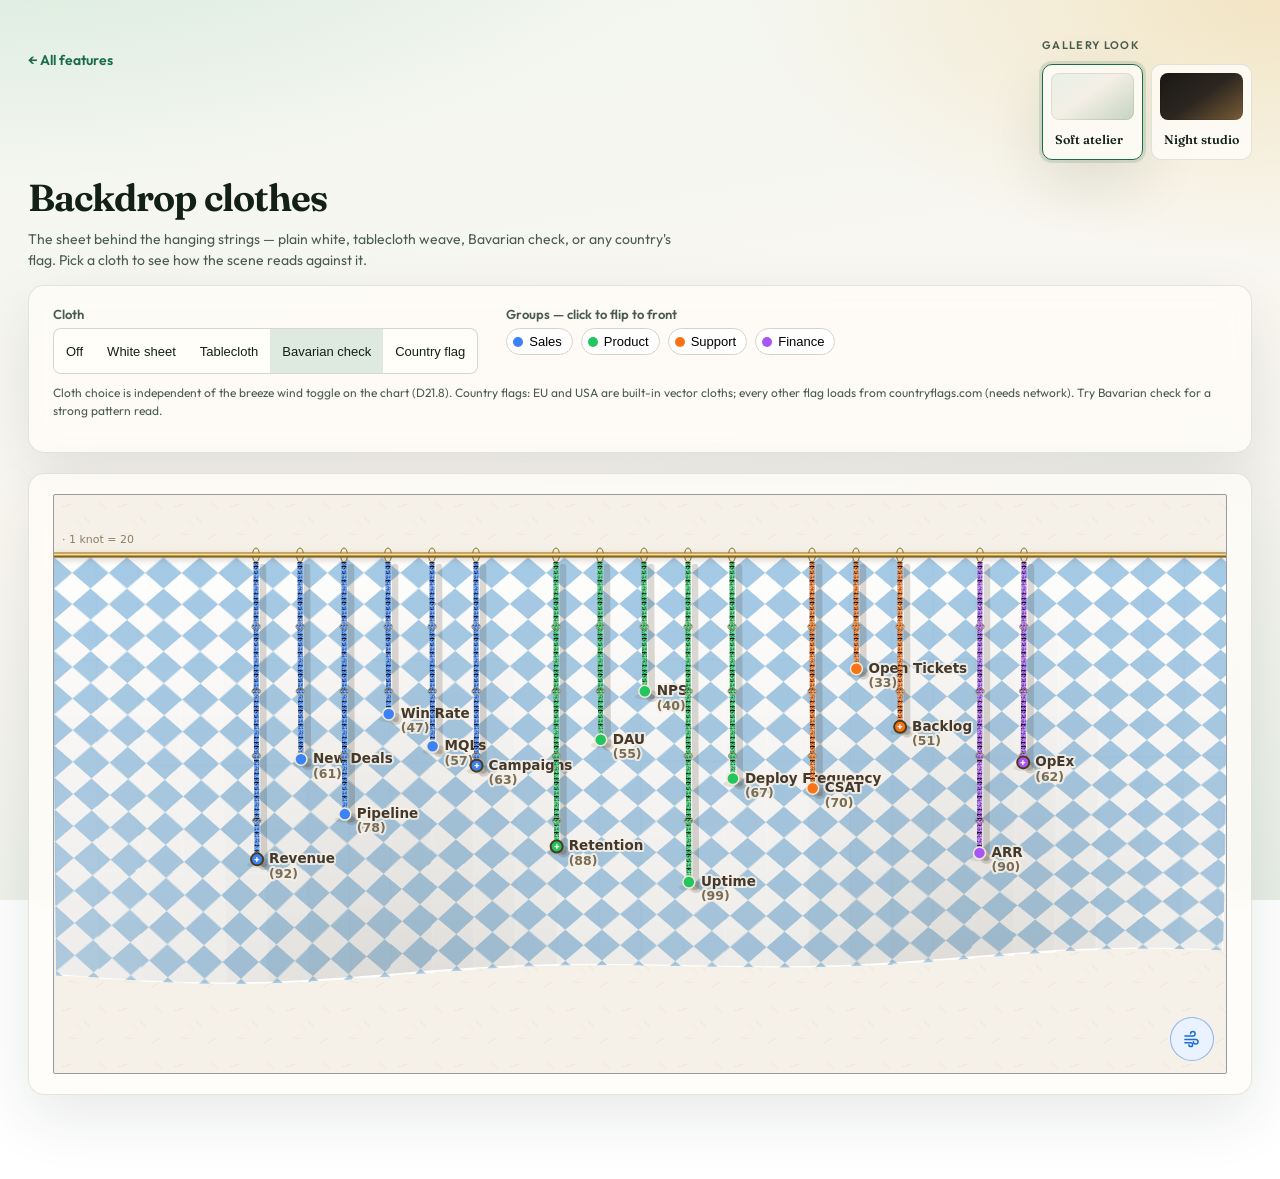
==== commit dfa58dc5: "Publish Hanging Strings Diagram v4.1.3 Sync docs, demo, prebuilt package, and thread textures from t" ====
--- a/demo/features/backdrop-clothes/index.html
+++ b/demo/features/backdrop-clothes/index.html
@@ -4,11 +4,11 @@
     <meta charset="UTF-8" />
     <meta name="viewport" content="width=device-width, initial-scale=1.0" />
     <title>Backdrop clothes — Hanging Strings Diagram</title>
-    <script type="module" crossorigin src="../../assets/backdrop-clothes-B6ssAKfb.js"></script>
+    <script type="module" crossorigin src="../../assets/backdrop-clothes-C55fJ7MX.js"></script>
     <link rel="modulepreload" crossorigin href="../../assets/gallerySkin-CBgnk6Dj.js">
-    <link rel="modulepreload" crossorigin href="../../assets/thumbBackdrop-DnUTYqJk.js">
+    <link rel="modulepreload" crossorigin href="../../assets/thumbBackdrop-D5n2xDeV.js">
     <link rel="stylesheet" crossorigin href="../../assets/gallerySkin-DOaDfMU8.css">
-    <link rel="stylesheet" crossorigin href="../../assets/thumbBackdrop-Bnv04OKv.css">
+    <link rel="stylesheet" crossorigin href="../../assets/thumbBackdrop-JqGOued7.css">
   </head>
   <body>
   </body>
--- a/demo/assets/thumbBackdrop-JqGOued7.css
+++ b/demo/assets/thumbBackdrop-JqGOued7.css
@@ -0,0 +1 @@
+:root{font-family:Inter,system-ui,-apple-system,Segoe UI,sans-serif;color:#1f2430;--hsd-background: #faf8f4}*{box-sizing:border-box}body{margin:0;background-color:var(--hsd-background);background-image:var(--hsd-background-image);min-height:100vh}.app{max-width:1800px;margin:0 auto;padding:32px 24px 64px}header h1{font-size:28px;margin:0 0 4px}header p{margin:0 0 24px;color:#5b6270;font-size:14px;max-width:640px}.panel{background:#fff;border:1px solid #e7e3db;border-radius:12px;padding:20px 24px;margin-bottom:20px}.controls{display:flex;flex-wrap:wrap;gap:20px 28px;align-items:flex-start}.control-group{display:flex;flex-direction:column;gap:6px;font-size:13px}.controls-inline{display:contents}.control-group label.title{font-weight:600;color:#333}.segmented{display:inline-flex;border:1px solid #d8d3c8;border-radius:8px;overflow:hidden}.segmented button{border:none;background:#fff;padding:6px 12px;font-size:13px;cursor:pointer;color:#444}.segmented button.active{background:#1f2430;color:#fff}select{padding:5px 8px;border-radius:6px;border:1px solid #d8d3c8;font-size:13px}.checkbox-row{display:flex;align-items:center;gap:6px;font-size:13px}.slider-row{display:flex;align-items:center;gap:8px}.slider-row input[type=range]{width:140px;accent-color:#1f2430}.slider-end-label{font-size:11px;color:#8a8378;white-space:nowrap}.legend{display:flex;gap:8px;flex-wrap:wrap}.legend button{display:inline-flex;align-items:center;gap:6px;padding:5px 10px 5px 6px;border-radius:999px;border:1px solid #d8d3c8;background:#fff;font-size:13px;cursor:pointer}.legend button .swatch{width:10px;height:10px;border-radius:50%;display:inline-block}.legend button.active{background:#1f2430;color:#fff;border-color:#1f2430}.legend.heatmap-dimmed .swatch{filter:grayscale(1);opacity:.45}.heat-ramp{display:flex;align-items:center;gap:6px;font-size:11px;color:#5b6270}.heat-ramp-bar{width:120px;height:10px;border-radius:5px;background:linear-gradient(to right,#3b82f6,#facc15,#ef4444)}.reset-btn{border:1px solid #d8d3c8;background:#fff;border-radius:6px;padding:5px 12px;font-size:13px;cursor:pointer}.chart-shell{position:relative;padding-bottom:0;user-select:none;-webkit-user-select:none}.hsd-container{position:relative;background-color:var(--hsd-background);background-image:var(--hsd-background-image);overflow:hidden;border:1.5px solid #9a9aa3;border-radius:2px;box-sizing:border-box;user-select:none;-webkit-user-select:none;-webkit-touch-callout:none;-webkit-user-drag:none;overscroll-behavior:none}.hsd-container svg,.hsd-container img,.hsd-container text{user-select:none;-webkit-user-select:none}.hsd-zoom-layer{position:relative;transform-origin:0 0;padding-bottom:56px;will-change:transform}.hsd-chrome{position:absolute;top:0;right:0;bottom:0;left:0;z-index:20;pointer-events:none}.hsd-container.hsd-zoomed{cursor:grab;touch-action:none}.hsd-container.hsd-panning{cursor:grabbing;touch-action:none}.hsd-backdrop{position:absolute;top:0;right:0;bottom:0;left:0;width:100%;height:100%;z-index:0;pointer-events:none}.hsd-svg{display:block;position:relative;z-index:1;width:100%;height:auto}.hsd-svg.hsd-morphing{transition:opacity .85s ease-in-out}.hsd-svg.hsd-morph-ghost{position:absolute;top:0;left:0;z-index:2;pointer-events:none}.hsd-morph-rail{position:absolute;top:0;right:0;bottom:0;left:0;width:100%;height:100%;z-index:3;pointer-events:none}.hsd-morph-rail path{fill:none;stroke:var(--hsd-rail-color);stroke-width:var(--hsd-rail-width);stroke-linecap:round;filter:var(--hsd-rail-shadow)}.hsd-rail{stroke:var(--hsd-rail-paint);stroke-width:var(--hsd-rail-width);filter:var(--hsd-rail-shadow)}.hsd-rail-ring{fill:none}.hsd-rail-plate{fill:var(--hsd-plate-fill);stroke:var(--hsd-plate-edge);stroke-width:1;filter:var(--hsd-plate-shadow)}.hsd-plate-arrows{pointer-events:none}.hsd-plate-arrow{fill:var(--hsd-plate-arrow-fill);stroke:var(--hsd-plate-arrow-edge);stroke-width:1;stroke-linejoin:round}.hsd-rail-knot{fill:var(--hsd-ruler-minor);stroke:var(--hsd-rail-color);stroke-width:.5;stroke-opacity:.35}.hsd-rail-knot-medium{fill:var(--hsd-ruler-medium)}.hsd-rail-knot-major{fill:var(--hsd-ruler-major)}.hsd-rail-knot-front{fill:var(--hsd-ruler-front)}.hsd-string-hanger{fill:var(--hsd-hanger-fill);stroke:var(--hsd-hanger-stroke);stroke-width:var(--hsd-hanger-width)}.hsd-string{transition:opacity .3s ease}.hsd-string-ring{transition:none}.hsd-string.hsd-dimmed,.hsd-string-hanger.hsd-dimmed{opacity:.28}.hsd-thread-cast{fill:none;stroke:var(--hsd-cast-color);stroke-width:var(--hsd-cast-width);stroke-linecap:round}.hsd-knob-cast{fill:var(--hsd-cast-color)}.hsd-thread{stroke-width:var(--hsd-thread-width);stroke-dasharray:var(--hsd-thread-dash);fill:none;filter:var(--hsd-thread-shadow)}.hsd-svg.hsd-animating .hsd-thread,.hsd-svg.hsd-animating .hsd-label,.hsd-svg.hsd-breeze .hsd-thread,.hsd-svg.hsd-breeze .hsd-label,.hsd-svg.hsd-dense .hsd-thread,.hsd-svg.hsd-dense .hsd-label{filter:none}.hsd-svg.hsd-animating .hsd-ticks,.hsd-svg.hsd-animating .hsd-quipu,.hsd-svg.hsd-animating .hsd-tick-caption,.hsd-svg.hsd-animating .hsd-shadow{display:none!important}.hsd-tick{stroke:var(--hsd-tick-stroke);stroke-width:1;opacity:.9}.hsd-quipu-knot{stroke:var(--hsd-tick-stroke);stroke-width:1}.hsd-quipu-fig8{fill:none;stroke-linecap:round}.hsd-quipu-strand{fill:none;stroke-linecap:round;opacity:.85}.hsd-quipu-unit{font-size:9px;fill:var(--hsd-caption-ink);font-family:var(--hsd-label-font)}.hsd-shadow{fill:var(--hsd-floor-fill);opacity:var(--hsd-floor-opacity)}.hsd-knob{stroke:var(--hsd-knob-edge);stroke-width:1.5;transition:r .2s ease}.hsd-knob-branch{stroke:var(--hsd-knob-branch-edge);stroke-width:2}.hsd-knob-hit{fill:transparent;cursor:pointer;touch-action:none}.hsd-string.hsd-expand-hover .hsd-knob-branch,.hsd-string-ring.hsd-expand-hover .hsd-knob-branch{stroke-width:3.2}.hsd-string.hsd-expand-press .hsd-knob,.hsd-string-ring.hsd-expand-press .hsd-knob{stroke:var(--hsd-knob-glyph);stroke-width:2.5}.hsd-string.hsd-slide-hover .hsd-knob:not(.hsd-knob-branch),.hsd-string-ring.hsd-slide-hover .hsd-knob:not(.hsd-knob-branch),.hsd-string.hsd-slide-hover .hsd-knob-branch,.hsd-string-ring.hsd-slide-hover .hsd-knob-branch{stroke:var(--hsd-rail-color);stroke-width:2.4;stroke-opacity:.85}.hsd-string.hsd-dragging .hsd-knob,.hsd-string-ring.hsd-dragging .hsd-knob{stroke:var(--hsd-rail-color);stroke-width:3.2;stroke-opacity:1}.hsd-string.hsd-dragging .hsd-thread,.hsd-string-ring.hsd-dragging .hsd-thread{stroke-width:calc(var(--hsd-thread-width, 2px) + .6px)}.hsd-label-value{fill:var(--hsd-label-value-ink);font-size:11px}.hsd-label-child{font-size:11px}.hsd-expand-glyph{fill:var(--hsd-knob-glyph);font-weight:700;text-anchor:middle;dominant-baseline:central;pointer-events:none}.hsd-subrail{stroke-width:calc(var(--hsd-rail-width) * .75);opacity:.8}.hsd-label{font-size:12px;fill:var(--hsd-label-ink);paint-order:stroke;stroke:var(--hsd-label-halo);stroke-width:2.5px;stroke-linejoin:round;font-family:var(--hsd-label-font);filter:var(--hsd-label-shadow)}[data-hsd-busy-sheet] .hsd-label{font-size:13.5px;font-weight:600;stroke-width:4px}[data-hsd-busy-sheet] .hsd-label-value,[data-hsd-busy-sheet] .hsd-label-child{font-size:12.5px}.hsd-hit{fill:transparent;touch-action:none;outline:none;cursor:grab}.hsd-hit:focus-visible{stroke:var(--hsd-rail-color);stroke-width:1.5;stroke-dasharray:4 3}.hsd-plate-hit{fill:transparent;stroke:none;touch-action:none}.hsd-tick-caption{font-size:11px;fill:var(--hsd-caption-ink);font-family:var(--hsd-label-font)}.hsd-hover-card{position:absolute;z-index:2;background:var(--hsd-card-bg);color:var(--hsd-card-ink);padding:8px 12px;border-radius:8px;font-size:12px;font-family:var(--hsd-label-font);pointer-events:none;box-shadow:var(--hsd-card-shadow);z-index:10;min-width:140px}.hsd-hover-title{font-weight:600;margin-bottom:4px}.hsd-hover-row{opacity:.85}.experiment-note{font-size:12px;color:#7a7264;margin-top:10px;line-height:1.5}[data-hsd-dark]{color:#d7dbe4}[data-hsd-dark] .hsd-container{border-color:#b4b4bc}[data-hsd-dark] header p{color:#99a1af}[data-hsd-dark] .panel{background:#1b1e26;border-color:#2c313d}[data-hsd-dark] .control-group label.title{color:#d7dbe4}[data-hsd-dark] .segmented{border-color:#3a4150}[data-hsd-dark] .segmented button{background:#232833;color:#cfd4dd}[data-hsd-dark] .segmented button.active{background:#e8eaf0;color:#1c1f27}[data-hsd-dark] select,[data-hsd-dark] .reset-btn{background:#232833;color:#cfd4dd;border-color:#3a4150}[data-hsd-dark] .legend button{background:#232833;border-color:#3a4150;color:#cfd4dd}[data-hsd-dark] .legend button.active{background:#e8eaf0;color:#1c1f27;border-color:#e8eaf0}[data-hsd-dark] .slider-row input[type=range]{accent-color:#cfd4dd}[data-hsd-dark] .slider-end-label{color:#8a92a0}[data-hsd-dark] .heat-ramp{color:#99a1af}.hsd-breeze-toggle{position:absolute;right:12px;bottom:max(12px,env(safe-area-inset-bottom,0px));width:44px;height:44px;margin:0;padding:0;display:inline-flex;align-items:center;justify-content:center;border:1px solid rgba(31,36,48,.18);border-radius:999px;background:#ffffffeb;color:#5c6573;cursor:pointer;pointer-events:auto;touch-action:manipulation;-webkit-tap-highlight-color:transparent;transition:color .12s ease,background .12s ease,border-color .12s ease}.hsd-breeze-toggle svg{pointer-events:none}.hsd-breeze-toggle:hover{color:#1c1f27;border-color:#1f243059}.hsd-breeze-toggle.hsd-breeze-on{color:#1c6dd0;border-color:#1c6dd073;background:#e8f2fff2}.hsd-breeze-toggle:focus-visible{outline:2px solid #1c6dd0;outline-offset:2px}[data-hsd-dark] .hsd-breeze-toggle{background:#1c1f27e6;border-color:#e8eaf033;color:#a8b0bc}[data-hsd-dark] .hsd-breeze-toggle:hover{color:#f4f5f7;border-color:#e8eaf066}[data-hsd-dark] .hsd-breeze-toggle.hsd-breeze-on{color:#7eb6ff;border-color:#7eb6ff80;background:#24344ef2}
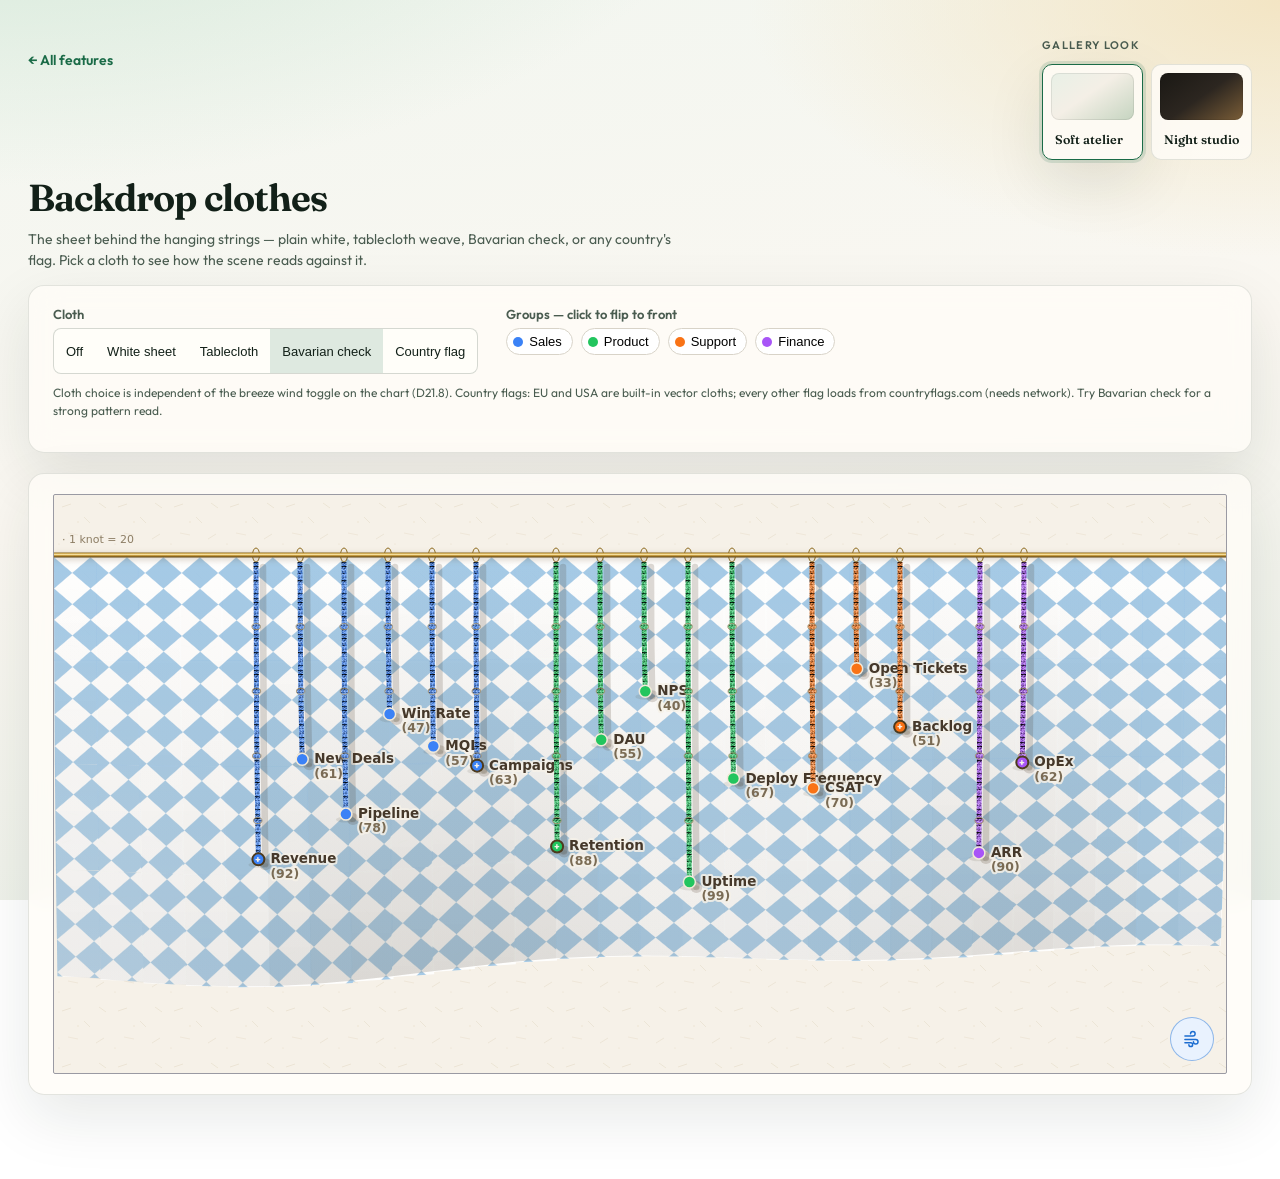
==== commit 45470deb: "Publish Hanging Strings Diagram v4.2.0 Sync docs, demo, prebuilt package, and thread textures from t" ====
--- a/demo/features/backdrop-clothes/index.html
+++ b/demo/features/backdrop-clothes/index.html
@@ -4,10 +4,10 @@
     <meta charset="UTF-8" />
     <meta name="viewport" content="width=device-width, initial-scale=1.0" />
     <title>Backdrop clothes — Hanging Strings Diagram</title>
-    <script type="module" crossorigin src="../../assets/backdrop-clothes-C55fJ7MX.js"></script>
-    <link rel="modulepreload" crossorigin href="../../assets/gallerySkin-CBgnk6Dj.js">
-    <link rel="modulepreload" crossorigin href="../../assets/thumbBackdrop-D5n2xDeV.js">
-    <link rel="stylesheet" crossorigin href="../../assets/gallerySkin-DOaDfMU8.css">
+    <script type="module" crossorigin src="../../assets/backdrop-clothes-CvyvBYBO.js"></script>
+    <link rel="modulepreload" crossorigin href="../../assets/gallerySkin-CM0eEuz_.js">
+    <link rel="modulepreload" crossorigin href="../../assets/thumbBackdrop-DfIg6XEf.js">
+    <link rel="stylesheet" crossorigin href="../../assets/gallerySkin-Cbqpx4rp.css">
     <link rel="stylesheet" crossorigin href="../../assets/thumbBackdrop-JqGOued7.css">
   </head>
   <body>
--- a/demo/assets/gallerySkin-Cbqpx4rp.css
+++ b/demo/assets/gallerySkin-Cbqpx4rp.css
@@ -0,0 +1 @@
+@import"https://fonts.googleapis.com/css2?family=Fraunces:opsz,wght@9..144,500;9..144,650&family=Outfit:wght@400;500;600&display=swap";:root,[data-demo-skin=atelier]{--demo-ink: #122018;--demo-muted: #4a5c50;--demo-line: rgba(24, 48, 32, .12);--demo-surface: rgba(255, 253, 248, .82);--demo-accent: #1a6b47;--demo-accent-soft: rgba(26, 107, 71, .14);--demo-serif: "Fraunces", "Iowan Old Style", Georgia, serif;--demo-sans: "Outfit", "Avenir Next", system-ui, sans-serif;--demo-bg: radial-gradient(ellipse 100% 70% at 0% -20%, #cfe6d4 0%, transparent 58%), radial-gradient(ellipse 80% 55% at 100% 0%, #f3e5c4 0%, transparent 52%), radial-gradient(ellipse 60% 40% at 50% 100%, #dce8d8 0%, transparent 55%), linear-gradient(170deg, #f2f6f0 0%, #faf7f1 48%, #e8eee6 100%);--demo-card-radius: 0;--demo-thumb-radius: 0;--demo-panel-bg: rgba(255, 253, 248, .78);--demo-panel-border: 1px solid var(--demo-line);--demo-panel-shadow: 0 22px 60px rgba(18, 40, 28, .1);--demo-motion: transform .4s cubic-bezier(.22, 1, .36, 1), box-shadow .4s ease, border-color .25s ease;--demo-control-bg: #fffef9;--demo-control-ink: var(--demo-ink);--demo-control-border: rgba(24, 48, 32, .18);--demo-stage-gradient: radial-gradient(ellipse 90% 60% at 50% 0%, #d7ead8 0%, transparent 55%), linear-gradient(180deg, #e8f0e6 0%, #f4efe6 42%, #c5d4c0 100%)}[data-demo-skin=night]{--demo-ink: #f4eee4;--demo-muted: #a89986;--demo-line: rgba(244, 238, 228, .1);--demo-surface: rgba(24, 20, 16, .88);--demo-accent: #d4a05a;--demo-accent-soft: rgba(212, 160, 90, .18);--demo-chart-ground: #12100e;--demo-serif: "Fraunces", Georgia, serif;--demo-sans: "Outfit", system-ui, sans-serif;--demo-bg: radial-gradient(ellipse 55% 45% at 78% -5%, rgba(190, 130, 55, .28) 0%, transparent 55%), radial-gradient(ellipse 45% 40% at 5% 90%, rgba(35, 60, 80, .35) 0%, transparent 50%), linear-gradient(165deg, #0c0b0a 0%, #181410 45%, #0a0908 100%);--demo-card-radius: 8px;--demo-thumb-radius: 6px;--demo-panel-bg: rgba(18, 15, 12, .9);--demo-panel-border: 1px solid rgba(212, 160, 90, .14);--demo-panel-shadow: 0 28px 70px rgba(0, 0, 0, .55), 0 0 40px rgba(212, 160, 90, .05);--demo-motion: transform .4s cubic-bezier(.22, 1, .36, 1), box-shadow .4s ease, border-color .25s ease;--demo-control-bg: #1e1a15;--demo-control-ink: var(--demo-ink);--demo-control-border: rgba(244, 238, 228, .16);--demo-stage-gradient: radial-gradient(ellipse 70% 55% at 50% 0%, rgba(190, 130, 55, .35) 0%, transparent 55%), linear-gradient(180deg, #1a1612 0%, #12100e 45%, #0a0908 100%)}[data-demo-skin=night] .hsd-container{background-color:var(--demo-chart-ground)!important;background-image:none!important}[data-demo-skin=night] .hsd-backdrop{opacity:.75}[data-demo-skin=night] .demo-chart-shell,[data-demo-skin=night] .chart-shell:has(.hsd-container){background:transparent}[data-demo-skin=night] .hsd-container{border-color:#b4b4bc}*,*:before,*:after{box-sizing:border-box}html{color-scheme:light}[data-demo-skin=night]{color-scheme:dark}body.demo-landing,body:has(.demo-feature){margin:0;min-height:100vh;font-family:var(--demo-sans);color:var(--demo-ink);background:var(--demo-bg);background-attachment:fixed}.demo-landing-inner{position:relative;max-width:1200px;margin:0 auto;padding:clamp(32px,6vw,72px) clamp(16px,4vw,36px) 96px;z-index:1}.demo-landing-header{margin-bottom:clamp(24px,4vw,40px);max-width:min(42rem,100%)}.demo-eyebrow{margin:0 0 12px;font-size:11px;letter-spacing:.16em;text-transform:uppercase;color:var(--demo-accent);font-weight:600}.demo-landing-header h1{margin:0 0 16px;font-family:var(--demo-serif);font-size:clamp(2.6rem,8vw,4.25rem);font-weight:650;line-height:.98;letter-spacing:-.035em}.demo-landing-version{display:inline-block;margin-left:.2em;font-family:var(--demo-sans);font-size:.38em;font-weight:600;letter-spacing:.04em;vertical-align:.35em;color:var(--demo-muted)}.demo-pitch{margin:0;font-size:clamp(1.05rem,2.5vw,1.2rem);line-height:1.55;color:var(--demo-muted);max-width:34rem}.demo-skin-picker{margin:0 0 clamp(32px,5vw,48px)}.demo-skin-picker-label{margin:0 0 12px;font-size:11px;font-weight:600;letter-spacing:.12em;text-transform:uppercase;color:var(--demo-muted)}.demo-skin-picker-row{display:grid;grid-template-columns:repeat(2,minmax(0,1fr));gap:14px;max-width:560px}.demo-skin-swatch{display:flex;flex-direction:column;gap:12px;align-items:stretch;text-align:left;padding:12px;margin:0;border:1px solid var(--demo-line);border-radius:14px;background:var(--demo-surface);color:inherit;cursor:pointer;font:inherit;min-height:44px;transition:var(--demo-motion);-webkit-tap-highlight-color:transparent}.demo-skin-swatch:hover,.demo-skin-swatch:focus-visible{transform:translateY(-3px);box-shadow:var(--demo-panel-shadow);outline:none}.demo-skin-swatch[aria-pressed=true]{border-color:var(--demo-accent);box-shadow:0 0 0 3px var(--demo-accent-soft),var(--demo-panel-shadow)}.demo-skin-swatch-chip{display:block;width:100%;aspect-ratio:2 / 1;border-radius:8px;box-shadow:inset 0 0 0 1px #00000014}.demo-skin-swatch-meta{display:flex;flex-direction:column;gap:3px;padding:0 4px 4px}.demo-skin-swatch-name{font-family:var(--demo-serif);font-size:1.05rem;font-weight:600}.demo-skin-swatch-blurb{font-size:.8rem;line-height:1.35;color:var(--demo-muted)}.demo-grid{display:grid;grid-template-columns:repeat(auto-fill,minmax(min(100%,320px),1fr));gap:clamp(22px,3.5vw,36px)}.demo-card{display:flex;flex-direction:column;gap:12px;text-decoration:none;color:inherit;padding:0;border:none;border-radius:var(--demo-card-radius);overflow:visible;transition:var(--demo-motion);position:relative}.demo-card:hover,.demo-card:focus-visible{transform:translateY(-6px);outline:none}.demo-card:focus-visible .demo-thumb-frame{outline:2px solid var(--demo-accent);outline-offset:3px}.demo-thumb-frame{position:relative;z-index:0;display:block;border-radius:var(--demo-thumb-radius, 6px)}.demo-thumb-frame--mobile{border-radius:18px}.demo-thumb-glow{display:none}.demo-card-thumb{display:block;width:100%;aspect-ratio:16 / 10;object-fit:cover;border-radius:inherit;background:var(--demo-accent-soft);box-shadow:var(--demo-panel-shadow);position:relative;z-index:1}[data-demo-skin=atelier] .demo-card-thumb{width:calc(100% + 0px);box-shadow:0 16px 48px #12281c1f}[data-demo-skin=night] .demo-card-thumb{border:1.5px solid rgba(198,210,224,.92);box-shadow:0 16px 36px #0000008c;background:#0c0b0a}:root{--demo-glow-plate: .82;--demo-glow-overhang: 6.9%}[data-demo-skin=night] .demo-thumb-frame{clip-path:inset(-40%)}[data-demo-skin=night] .demo-thumb-glow{display:block;position:absolute;z-index:0;pointer-events:none;width:calc(100% / var(--demo-glow-plate));height:calc(100% / var(--demo-glow-plate));left:50%;top:50%;transform:translate(-50%,-50%);border-radius:0;overflow:visible;mix-blend-mode:screen;filter:none;opacity:1;animation:none}[data-demo-skin=night] .demo-thumb-glow-poster,[data-demo-skin=night] .demo-thumb-glow-canvas{display:block;position:absolute;top:0;right:0;bottom:0;left:0;width:100%;height:100%;object-fit:fill;border:0}.demo-thumb-glow-decoder{position:fixed;left:0;top:0;width:2px;height:2px;opacity:.02;pointer-events:none;z-index:-1}[data-demo-skin=night] .demo-thumb-glow-canvas{opacity:0;transition:opacity .25s ease}[data-demo-skin=night] .demo-thumb-glow-canvas.is-glow-playing{opacity:1}[data-demo-skin=night] .demo-thumb-frame:after{content:none;display:none}[data-demo-skin=night] .demo-mobile-slide.is-active .demo-thumb-glow{opacity:1;filter:none}[data-demo-skin=night] .demo-mobile-slide:not(.is-active) .demo-thumb-glow{opacity:.55;filter:none}[data-demo-skin=night] .demo-mobile-slide-thumb{border:1.5px solid rgba(198,210,224,.92)}.demo-card-thumb--placeholder{display:flex;align-items:flex-end;justify-content:flex-start;padding:18px 20px;background:linear-gradient(135deg,var(--demo-accent-soft) 0%,transparent 55%),linear-gradient(200deg,#a8c4ae,#4d6b55);color:#f4f7f2;font-family:var(--demo-serif);font-size:1.25rem;font-weight:600}[data-demo-skin=night] .demo-card-meta{margin-top:var(--demo-glow-overhang)}.demo-card-meta{position:relative;z-index:2;display:flex;flex-direction:column;gap:12px;transform:translateZ(0)}.demo-card-title{margin:0;font-family:var(--demo-serif);font-size:clamp(1.25rem,2.5vw,1.45rem);font-weight:600;padding:0 2px;letter-spacing:-.02em}.demo-card-status{margin:0;font-size:11px;font-weight:600;letter-spacing:.1em;text-transform:uppercase;color:var(--demo-accent);padding:0 2px}.demo-card-blurb{margin:0;font-size:.95rem;line-height:1.45;color:var(--demo-muted);padding:0 2px 2px}.app.demo-feature{max-width:1800px;margin:0 auto;padding:clamp(18px,3vw,40px) clamp(12px,3vw,28px) 64px}.demo-feature .demo-header{margin-bottom:14px}.demo-brand{margin:0 0 14px;font-size:14px;display:flex;flex-wrap:wrap;align-items:flex-start;gap:12px 24px;justify-content:space-between}.demo-brand>a{color:var(--demo-accent);text-decoration:none;font-weight:600;min-height:44px;display:inline-flex;align-items:center}.demo-brand>a:hover,.demo-brand>a:focus-visible{text-decoration:underline;text-underline-offset:3px}.demo-feature .demo-header h1{font-family:var(--demo-serif);font-size:clamp(1.75rem,4.5vw,2.35rem);font-weight:650;letter-spacing:-.025em;margin:0 0 8px}.demo-intro{max-width:42rem;color:var(--demo-muted);margin:0;line-height:1.5}.demo-feature .panel{background:var(--demo-panel-bg)!important;border:var(--demo-panel-border)!important;border-radius:16px!important;box-shadow:var(--demo-panel-shadow);backdrop-filter:blur(14px);-webkit-backdrop-filter:blur(14px);color:var(--demo-ink)}.demo-chart-shell{min-height:52vh;height:min(72vh,580px);width:100%}.demo-chart-shell--tall{min-height:62vh;height:min(80vh,660px)}[data-demo-skin] .demo-feature .control-group label.title,[data-demo-skin] .demo-feature .experiment-note{color:var(--demo-muted)}[data-demo-skin] .demo-feature .segmented{border-color:var(--demo-control-border);background:var(--demo-control-bg)}[data-demo-skin] .demo-feature .segmented button{color:var(--demo-control-ink);background:transparent}[data-demo-skin] .demo-feature .segmented button.active{background:var(--demo-accent-soft);color:var(--demo-ink)}[data-demo-skin] .demo-feature select,[data-demo-skin] .demo-feature input[type=range]{color:var(--demo-control-ink);background:var(--demo-control-bg);border-color:var(--demo-control-border)}[data-demo-skin] .demo-feature .reset-btn{color:var(--demo-control-ink);background:var(--demo-control-bg);border-color:var(--demo-control-border);min-height:44px}[data-demo-skin=night] .demo-feature .legend button{color:var(--demo-ink);border-color:var(--demo-control-border);background:var(--demo-control-bg)}[data-demo-skin=night] .demo-feature .legend button.active{border-color:var(--demo-accent)}.demo-controls .segmented button,.demo-controls select,.demo-controls input[type=checkbox],.demo-controls .checkbox-row label{min-height:44px}.demo-controls select{min-width:160px;padding:8px 10px;font-size:15px}.demo-feature .demo-skin-picker{margin:0;flex:1 1 240px;max-width:360px}.demo-feature .demo-skin-picker-row{max-width:none;gap:8px}.demo-feature .demo-skin-swatch{padding:8px;border-radius:10px}.demo-feature .demo-skin-swatch-blurb{display:none}.demo-feature .demo-skin-swatch-name{font-size:.78rem}.demo-feature .demo-skin-swatch-chip{aspect-ratio:16 / 9}.demo-quipu-legend{margin:0 0 20px;padding:18px 0 6px;border-top:1px solid var(--demo-line);border-bottom:1px solid var(--demo-line);max-width:42rem}.demo-quipu-legend h2{margin:0 0 10px;font-family:var(--demo-serif);font-size:1.2rem}.demo-quipu-legend ul{margin:0 0 12px;padding-left:1.2rem;color:var(--demo-muted);font-size:.95rem;line-height:1.55}.demo-quipu-legend li{margin-bottom:4px}.demo-quipu-ref{margin:0 0 12px;font-size:.92rem}.demo-quipu-ref a{color:var(--demo-accent);font-weight:600}.demo-feature-mobile[hidden],.demo-feature-grid[hidden]{display:none!important}@media (max-width: 767px){.demo-feature-grid{display:none!important}}@media (min-width: 768px){.demo-feature-mobile{display:none!important}}@media (max-width: 767px){body.demo-landing.demo-landing--mobile{overflow:hidden;height:100dvh}body.demo-landing.demo-landing--mobile .demo-landing-inner{max-width:none;height:100dvh;padding:12px 0 0;display:flex;flex-direction:column}body.demo-landing.demo-landing--mobile .demo-landing-header{flex:0 0 auto;margin-bottom:0;max-width:none;padding:0 16px}body.demo-landing.demo-landing--mobile .demo-landing-header h1{margin:0 0 8px;font-size:clamp(1.85rem,8.5vw,2.45rem)}body.demo-landing.demo-landing--mobile .demo-eyebrow{margin-bottom:6px}body.demo-landing.demo-landing--mobile .demo-pitch{font-size:.95rem;line-height:1.45;max-width:none}body.demo-landing.demo-landing--mobile .demo-landing-top{display:flex;flex-direction:column;gap:10px;padding:10px 16px 0;flex:0 0 auto}body.demo-landing.demo-landing--mobile .demo-skin-picker{margin:0}body.demo-landing.demo-landing--mobile .demo-skin-picker-row{max-width:none;gap:8px}body.demo-landing.demo-landing--mobile .demo-skin-swatch{flex-direction:row;align-items:center;gap:10px;padding:8px;border-radius:12px}body.demo-landing.demo-landing--mobile .demo-skin-swatch-chip{width:52px;aspect-ratio:1;flex-shrink:0;border-radius:8px}body.demo-landing.demo-landing--mobile .demo-skin-swatch-blurb{display:none}body.demo-landing.demo-landing--mobile .demo-skin-swatch-name{font-size:.85rem}.demo-mobile-gallery{flex:1 1 auto;min-height:0;display:flex;flex-direction:column}.demo-mobile-copy{flex:0 0 auto;padding:10px 20px 8px;max-width:100%}.demo-mobile-status{margin:0 0 8px;font-size:11px;font-weight:600;letter-spacing:.12em;text-transform:uppercase;color:var(--demo-accent)}.demo-mobile-title{margin:0 0 10px;font-family:var(--demo-serif);font-size:clamp(1.85rem,8vw,2.35rem);font-weight:650;line-height:1.05;letter-spacing:-.03em}.demo-mobile-blurb{margin:0 0 16px;font-size:1rem;line-height:1.5;color:var(--demo-muted)}.demo-mobile-cta{display:inline-flex;align-items:center;justify-content:center;min-height:48px;padding:0 22px;border-radius:999px;background:var(--demo-accent);color:#fffef9;font-weight:600;font-size:.95rem;text-decoration:none;box-shadow:0 10px 28px var(--demo-accent-soft);-webkit-tap-highlight-color:transparent}[data-demo-skin=night] .demo-mobile-cta{color:#12100e}.demo-mobile-cta:focus-visible{outline:2px solid var(--demo-accent);outline-offset:3px}.demo-mobile-stage{position:relative;flex:1 1 auto;min-height:42vh;display:flex;flex-direction:column;justify-content:flex-end;background:var(--demo-stage-gradient);border-radius:28px 28px 0 0;overflow:hidden}.demo-mobile-stage:before,.demo-mobile-stage:after{content:"";position:absolute;top:48px;bottom:56px;width:28px;z-index:3;pointer-events:none;transition:opacity .25s ease}.demo-mobile-stage:before{left:0;background:linear-gradient(90deg,var(--demo-stage-fade, rgba(232, 240, 230, .92)),transparent)}.demo-mobile-stage:after{right:0;background:linear-gradient(270deg,var(--demo-stage-fade, rgba(197, 212, 192, .95)),transparent)}[data-demo-skin=night] .demo-mobile-stage{--demo-stage-fade: rgba(18, 16, 14, .92)}.demo-mobile-stage.is-at-start:before{opacity:0}.demo-mobile-stage.is-at-end:after{opacity:0}.demo-mobile-swipe-hint{position:absolute;top:14px;left:0;right:0;z-index:4;margin:0;display:flex;align-items:center;justify-content:center;gap:8px;font-size:12px;font-weight:600;letter-spacing:.04em;color:var(--demo-muted);pointer-events:none;transition:opacity .45s ease}.demo-mobile-swipe-hint.is-faded{opacity:0}.demo-mobile-swipe-hint-icon{font-family:var(--demo-serif);font-size:1.1rem;letter-spacing:.15em;color:var(--demo-accent);animation:demo-mobile-nudge 1.8s ease-in-out infinite}@keyframes demo-mobile-nudge{0%,to{transform:translate(0);opacity:.7}50%{transform:translate(4px);opacity:1}}.demo-mobile-chevron{position:absolute;top:42%;z-index:5;width:44px;height:44px;margin:0;padding:0;border:1px solid var(--demo-line);border-radius:999px;background:var(--demo-surface);color:var(--demo-ink);font-size:1.55rem;line-height:1;display:grid;place-items:center;cursor:pointer;box-shadow:0 8px 22px #12281c1f;-webkit-tap-highlight-color:transparent;transform:translateY(-50%)}.demo-mobile-chevron--prev{left:8px}.demo-mobile-chevron--next{right:8px}.demo-mobile-chevron:disabled{opacity:.28;cursor:default}[data-demo-skin=night] .demo-mobile-chevron{box-shadow:0 8px 22px #00000059}.demo-mobile-strip{display:flex;gap:18px;overflow-x:auto;overflow-y:hidden;scroll-snap-type:x mandatory;scroll-padding-inline:16vw;-webkit-overflow-scrolling:touch;touch-action:none;padding:40px 16vw 20px;scrollbar-width:none;overscroll-behavior-x:contain;cursor:grab}.demo-mobile-strip.is-dragging{cursor:grabbing;scroll-snap-type:none;scroll-behavior:auto}.demo-mobile-strip::-webkit-scrollbar{display:none}.demo-mobile-slide{position:relative;flex:0 0 68vw;max-width:380px;scroll-snap-align:center;scroll-snap-stop:always;border:none;padding:10px 6px 4px;margin:0;background:transparent;cursor:grab;opacity:.55;transform:scale(.88) translateY(10px);transition:opacity .35s ease,transform .4s cubic-bezier(.22,1,.36,1);-webkit-tap-highlight-color:transparent;touch-action:none;user-select:none;-webkit-user-select:none;overflow:visible}.demo-mobile-strip.is-dragging .demo-mobile-slide{transition:none}.demo-mobile-slide.is-active{opacity:1;transform:scale(1) translateY(-6px);z-index:2}.demo-mobile-slide-title{margin:14px 4px 0;padding:0;font-family:var(--demo-serif);font-size:clamp(1rem,3.8vw,1.15rem);font-weight:600;letter-spacing:-.02em;text-align:center;color:var(--demo-ink);line-height:1.25}[data-demo-skin=night] .demo-mobile-slide-title{margin-top:calc(14px + var(--demo-glow-overhang))}.demo-mobile-slide-shadow{position:absolute;left:12%;right:12%;top:auto;bottom:2.6rem;height:18px;border-radius:50%;background:#12281c38;filter:blur(8px);transform:scaleX(.92);transition:opacity .35s ease,transform .4s ease;pointer-events:none}.demo-mobile-slide.is-active .demo-mobile-slide-shadow{opacity:.9;transform:scaleX(1.05);background:#12281c47}[data-demo-skin=night] .demo-mobile-slide-shadow{background:#0000008c}.demo-mobile-slide-thumb{position:relative;width:100%;aspect-ratio:16 / 10;object-fit:cover;display:block;border-radius:18px;border:none;pointer-events:none;-webkit-user-drag:none;box-shadow:0 2px 4px #12281c0f,0 14px 28px #12281c29,0 32px 56px #12281c24}.demo-mobile-slide.is-active .demo-mobile-slide-thumb{box-shadow:0 4px 8px #12281c14,0 18px 36px #12281c33,0 40px 64px #12281c29}[data-demo-skin=night] .demo-mobile-slide-thumb{border:1.5px solid rgba(198,210,224,.92);box-shadow:0 12px 28px #0006}.demo-mobile-dots{display:flex;justify-content:center;gap:6px;padding:0 16px 22px}.demo-mobile-dot{width:8px;height:8px;padding:0;border:none;border-radius:999px;cursor:pointer;min-height:44px;min-width:44px;display:grid;place-items:center;background:transparent}.demo-mobile-dot:after{content:"";width:8px;height:8px;border-radius:999px;background:#18302040}[data-demo-skin=night] .demo-mobile-dot:after{background:#f4eee447}.demo-mobile-dot.is-active:after{background:var(--demo-accent);width:22px;border-radius:999px}}@media (max-width: 767px) and (prefers-reduced-motion: reduce){.demo-mobile-slide{transition:none;transform:none;opacity:1}.demo-mobile-slide.is-active{transform:translateY(-4px)}.demo-mobile-swipe-hint-icon{animation:none}}@media (max-width: 640px){.demo-skin-picker-row{max-width:none}.demo-skin-swatch{flex-direction:row;align-items:center;gap:14px}.demo-skin-swatch-chip{width:88px;aspect-ratio:1;flex-shrink:0}.demo-feature .demo-skin-picker{max-width:none;width:100%}.demo-feature .demo-skin-swatch{flex-direction:column}.demo-feature .demo-skin-swatch-chip{width:100%;aspect-ratio:16 / 10}.demo-controls select,.demo-controls .segmented{width:100%}.demo-controls .segmented{display:flex}.demo-controls .segmented button{flex:1}.demo-landing-header h1{font-size:clamp(2.35rem,11vw,3rem)}}@media (prefers-reduced-motion: reduce){.demo-card,.demo-skin-swatch{transition:none}.demo-card:hover,.demo-skin-swatch:hover{transform:none}}
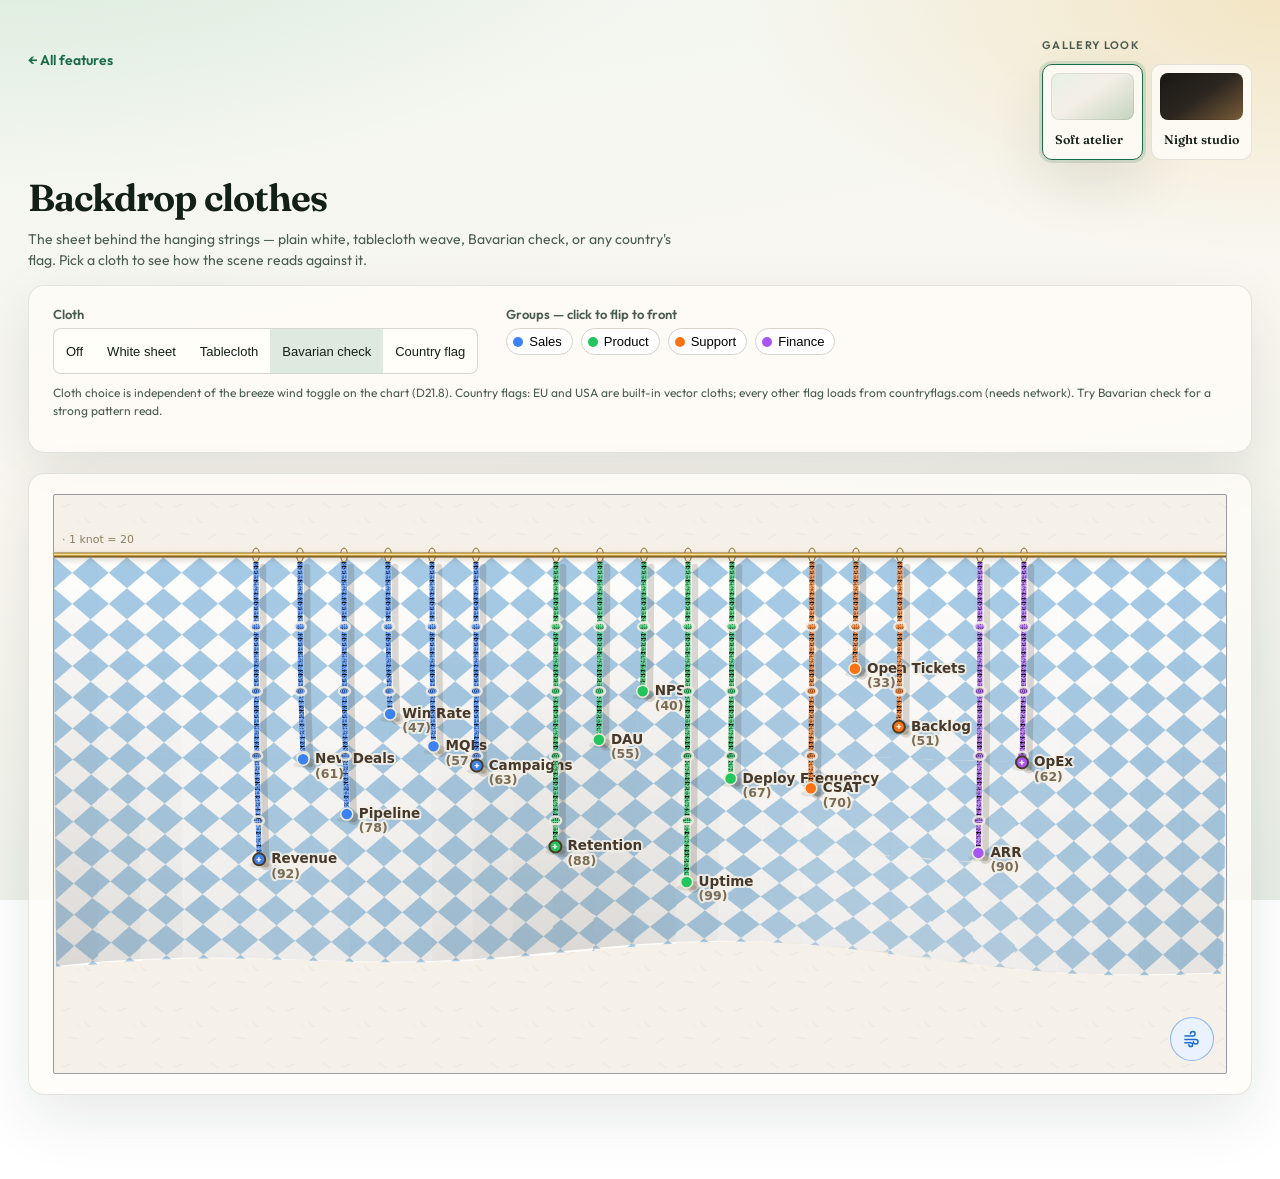
==== commit 66910c87: "Publish Hanging Strings Diagram v4.3.0 Sync docs, demo, prebuilt package, and thread textures from t" ====
--- a/demo/features/backdrop-clothes/index.html
+++ b/demo/features/backdrop-clothes/index.html
@@ -4,11 +4,13 @@
     <meta charset="UTF-8" />
     <meta name="viewport" content="width=device-width, initial-scale=1.0" />
     <title>Backdrop clothes — Hanging Strings Diagram</title>
-    <script type="module" crossorigin src="../../assets/backdrop-clothes-CvyvBYBO.js"></script>
-    <link rel="modulepreload" crossorigin href="../../assets/gallerySkin-CM0eEuz_.js">
-    <link rel="modulepreload" crossorigin href="../../assets/thumbBackdrop-DfIg6XEf.js">
-    <link rel="stylesheet" crossorigin href="../../assets/gallerySkin-Cbqpx4rp.css">
-    <link rel="stylesheet" crossorigin href="../../assets/thumbBackdrop-JqGOued7.css">
+    <script type="module" crossorigin src="../../assets/backdrop-clothes-aAO7oSFu.js"></script>
+    <link rel="modulepreload" crossorigin href="../../assets/labelContrast-BR8LLLbA.js">
+    <link rel="modulepreload" crossorigin href="../../assets/gallerySkin-CWX64URX.js">
+    <link rel="modulepreload" crossorigin href="../../assets/facade-DWAPskpp.js">
+    <link rel="modulepreload" crossorigin href="../../assets/thumbBackdrop-DQPvKFBk.js">
+    <link rel="stylesheet" crossorigin href="../../assets/gallerySkin-ACsfHin8.css">
+    <link rel="stylesheet" crossorigin href="../../assets/thumbBackdrop-BEmviqVU.css">
   </head>
   <body>
   </body>
--- a/demo/assets/gallerySkin-ACsfHin8.css
+++ b/demo/assets/gallerySkin-ACsfHin8.css
@@ -0,0 +1 @@
+@import "https://fonts.googleapis.com/css2?family=Fraunces:opsz,wght@9..144,500;9..144,650&family=Outfit:wght@400;500;600&display=swap";:root,[data-demo-skin=atelier]{--demo-ink:#122018;--demo-muted:#4a5c50;--demo-line:#1830201f;--demo-surface:#fffdf8d1;--demo-accent:#1a6b47;--demo-accent-soft:#1a6b4724;--demo-serif:"Fraunces", "Iowan Old Style", Georgia, serif;--demo-sans:"Outfit", "Avenir Next", system-ui, sans-serif;--demo-bg:radial-gradient(ellipse 100% 70% at 0% -20%, #cfe6d4 0%, transparent 58%), radial-gradient(ellipse 80% 55% at 100% 0%, #f3e5c4 0%, transparent 52%), radial-gradient(ellipse 60% 40% at 50% 100%, #dce8d8 0%, transparent 55%), linear-gradient(170deg, #f2f6f0 0%, #faf7f1 48%, #e8eee6 100%);--demo-card-radius:0;--demo-thumb-radius:0;--demo-panel-bg:#fffdf8c7;--demo-panel-border:1px solid var(--demo-line);--demo-panel-shadow:0 22px 60px #12281c1a;--demo-motion:transform .4s cubic-bezier(.22, 1, .36, 1), box-shadow .4s ease, border-color .25s ease;--demo-control-bg:#fffef9;--demo-control-ink:var(--demo-ink);--demo-control-border:#1830202e;--demo-stage-gradient:radial-gradient(ellipse 90% 60% at 50% 0%, #d7ead8 0%, transparent 55%), linear-gradient(180deg, #e8f0e6 0%, #f4efe6 42%, #c5d4c0 100%)}[data-demo-skin=night]{--demo-ink:#f4eee4;--demo-muted:#a89986;--demo-line:#f4eee41a;--demo-surface:#181410e0;--demo-accent:#d4a05a;--demo-accent-soft:#d4a05a2e;--demo-chart-ground:#12100e;--demo-serif:"Fraunces", Georgia, serif;--demo-sans:"Outfit", system-ui, sans-serif;--demo-bg:radial-gradient(ellipse 55% 45% at 78% -5%, #be823747 0%, transparent 55%), radial-gradient(ellipse 45% 40% at 5% 90%, #233c5059 0%, transparent 50%), linear-gradient(165deg, #0c0b0a 0%, #181410 45%, #0a0908 100%);--demo-card-radius:8px;--demo-thumb-radius:6px;--demo-panel-bg:#120f0ce6;--demo-panel-border:1px solid #d4a05a24;--demo-panel-shadow:0 28px 70px #0000008c, 0 0 40px #d4a05a0d;--demo-motion:transform .4s cubic-bezier(.22, 1, .36, 1), box-shadow .4s ease, border-color .25s ease;--demo-control-bg:#1e1a15;--demo-control-ink:var(--demo-ink);--demo-control-border:#f4eee429;--demo-stage-gradient:radial-gradient(ellipse 70% 55% at 50% 0%, #be823759 0%, transparent 55%), linear-gradient(180deg, #1a1612 0%, #12100e 45%, #0a0908 100%)}[data-demo-skin=night] .hsd-container{background-color:var(--demo-chart-ground)!important;background-image:none!important}[data-demo-skin=night] .hsd-backdrop{opacity:.75}[data-demo-skin=night] .demo-chart-shell{background:0 0}[data-demo-skin=night] .chart-shell:has(.hsd-container){background:0 0}[data-demo-skin=night] .hsd-container{border-color:#b4b4bc}*,:before,:after{box-sizing:border-box}html{--lightningcss-light:initial;--lightningcss-dark: ;color-scheme:light}[data-demo-skin=night]{--lightningcss-light: ;--lightningcss-dark:initial;color-scheme:dark}body.demo-landing{min-height:100vh;font-family:var(--demo-sans);color:var(--demo-ink);background:var(--demo-bg);background-attachment:fixed;margin:0}body:has(.demo-feature){min-height:100vh;font-family:var(--demo-sans);color:var(--demo-ink);background:var(--demo-bg);background-attachment:fixed;margin:0}.demo-landing-inner{z-index:1;max-width:1200px;margin:0 auto;padding:clamp(32px,6vw,72px) clamp(16px,4vw,36px) 96px;position:relative}.demo-landing-header{max-width:min(42rem,100%);margin-bottom:clamp(24px,4vw,40px)}.demo-eyebrow{letter-spacing:.16em;text-transform:uppercase;color:var(--demo-accent);margin:0 0 12px;font-size:11px;font-weight:600}.demo-landing-header h1{font-family:var(--demo-serif);letter-spacing:-.035em;margin:0 0 16px;font-size:clamp(2.6rem,8vw,4.25rem);font-weight:650;line-height:.98}.demo-landing-version{font-family:var(--demo-sans);letter-spacing:.04em;vertical-align:.35em;color:var(--demo-muted);margin-left:.2em;font-size:.38em;font-weight:600;display:inline-block}.demo-pitch{color:var(--demo-muted);max-width:34rem;margin:0;font-size:clamp(1.05rem,2.5vw,1.2rem);line-height:1.55}.demo-skin-picker{margin:0 0 clamp(32px,5vw,48px)}.demo-skin-picker-label{letter-spacing:.12em;text-transform:uppercase;color:var(--demo-muted);margin:0 0 12px;font-size:11px;font-weight:600}.demo-skin-picker-row{grid-template-columns:repeat(2,minmax(0,1fr));gap:14px;max-width:560px;display:grid}.demo-skin-swatch{text-align:left;border:1px solid var(--demo-line);background:var(--demo-surface);color:inherit;cursor:pointer;font:inherit;min-height:44px;transition:var(--demo-motion);-webkit-tap-highlight-color:transparent;border-radius:14px;flex-direction:column;align-items:stretch;gap:12px;margin:0;padding:12px;display:flex}.demo-skin-swatch:hover{box-shadow:var(--demo-panel-shadow);outline:none;transform:translateY(-3px)}.demo-skin-swatch:focus-visible{box-shadow:var(--demo-panel-shadow);outline:none;transform:translateY(-3px)}.demo-skin-swatch[aria-pressed=true]{border-color:var(--demo-accent);box-shadow:0 0 0 3px var(--demo-accent-soft), var(--demo-panel-shadow)}.demo-skin-swatch-chip{aspect-ratio:2;border-radius:8px;width:100%;display:block;box-shadow:inset 0 0 0 1px #00000014}.demo-skin-swatch-meta{flex-direction:column;gap:3px;padding:0 4px 4px;display:flex}.demo-skin-swatch-name{font-family:var(--demo-serif);font-size:1.05rem;font-weight:600}.demo-skin-swatch-blurb{color:var(--demo-muted);font-size:.8rem;line-height:1.35}.demo-grid{grid-template-columns:repeat(auto-fill,minmax(min(100%,320px),1fr));gap:clamp(22px,3.5vw,36px);display:grid}.demo-card{color:inherit;border-radius:var(--demo-card-radius);transition:var(--demo-motion);border:none;flex-direction:column;gap:12px;padding:0;text-decoration:none;display:flex;position:relative;overflow:visible}.demo-card:hover{outline:none;transform:translateY(-6px)}.demo-card:focus-visible{outline:none;transform:translateY(-6px)}.demo-card:focus-visible .demo-thumb-frame{outline:2px solid var(--demo-accent);outline-offset:3px}.demo-thumb-frame{z-index:0;border-radius:var(--demo-thumb-radius,6px);display:block;position:relative}.demo-thumb-frame--mobile{border-radius:18px}.demo-thumb-glow{display:none}.demo-card-thumb{aspect-ratio:16/10;object-fit:cover;border-radius:inherit;background:var(--demo-accent-soft);width:100%;box-shadow:var(--demo-panel-shadow);z-index:1;display:block;position:relative}[data-demo-skin=atelier] .demo-card-thumb{width:100%;box-shadow:0 16px 48px #12281c1f}[data-demo-skin=night] .demo-card-thumb{background:#0c0b0a;border:1.5px solid #c6d2e0eb;box-shadow:0 16px 36px #0000008c}:root{--demo-glow-plate:.82;--demo-glow-overhang:6.9%}[data-demo-skin=night] .demo-thumb-frame{clip-path:inset(-40%)}[data-demo-skin=night] .demo-thumb-glow{z-index:0;pointer-events:none;width:calc(100% / var(--demo-glow-plate));height:calc(100% / var(--demo-glow-plate));mix-blend-mode:screen;filter:none;opacity:1;border-radius:0;animation:none;display:block;position:absolute;top:50%;left:50%;overflow:visible;transform:translate(-50%,-50%)}[data-demo-skin=night] .demo-thumb-glow-poster,[data-demo-skin=night] .demo-thumb-glow-canvas{object-fit:fill;border:0;width:100%;height:100%;display:block;position:absolute;top:0;bottom:0;left:0;right:0}.demo-thumb-glow-decoder{opacity:.02;pointer-events:none;z-index:-1;width:2px;height:2px;position:fixed;top:0;left:0}[data-demo-skin=night] .demo-thumb-glow-canvas{opacity:0;transition:opacity .25s}[data-demo-skin=night] .demo-thumb-glow-canvas.is-glow-playing{opacity:1}[data-demo-skin=night] .demo-thumb-frame:after{content:none;display:none}[data-demo-skin=night] .demo-mobile-slide.is-active .demo-thumb-glow{opacity:1;filter:none}[data-demo-skin=night] .demo-mobile-slide:not(.is-active) .demo-thumb-glow{opacity:.55;filter:none}[data-demo-skin=night] .demo-mobile-slide-thumb{border:1.5px solid #c6d2e0eb}.demo-card-thumb--placeholder{background:linear-gradient(135deg, var(--demo-accent-soft) 0%, transparent 55%), linear-gradient(200deg, #a8c4ae 0%, #4d6b55 100%);color:#f4f7f2;font-family:var(--demo-serif);justify-content:flex-start;align-items:flex-end;padding:18px 20px;font-size:1.25rem;font-weight:600;display:flex}[data-demo-skin=night] .demo-card-meta{margin-top:var(--demo-glow-overhang)}.demo-card-meta{z-index:2;flex-direction:column;gap:12px;display:flex;position:relative;transform:translateZ(0)}.demo-card-title{font-family:var(--demo-serif);letter-spacing:-.02em;margin:0;padding:0 2px;font-size:clamp(1.25rem,2.5vw,1.45rem);font-weight:600}.demo-card-status{letter-spacing:.1em;text-transform:uppercase;color:var(--demo-accent);margin:0;padding:0 2px;font-size:11px;font-weight:600}.demo-card-blurb{color:var(--demo-muted);margin:0;padding:0 2px 2px;font-size:.95rem;line-height:1.45}.app.demo-feature{max-width:1800px;margin:0 auto;padding:clamp(18px,3vw,40px) clamp(12px,3vw,28px) 64px}.demo-feature .demo-header{margin-bottom:14px}.demo-brand{flex-wrap:wrap;justify-content:space-between;align-items:flex-start;gap:12px 24px;margin:0 0 14px;font-size:14px;display:flex}.demo-brand>a{color:var(--demo-accent);align-items:center;min-height:44px;font-weight:600;text-decoration:none;display:inline-flex}.demo-brand>a:hover{text-underline-offset:3px;text-decoration:underline}.demo-brand>a:focus-visible{text-underline-offset:3px;text-decoration:underline}.demo-feature .demo-header h1{font-family:var(--demo-serif);letter-spacing:-.025em;margin:0 0 8px;font-size:clamp(1.75rem,4.5vw,2.35rem);font-weight:650}.demo-intro{max-width:42rem;color:var(--demo-muted);margin:0;line-height:1.5}.demo-feature .panel{box-shadow:var(--demo-panel-shadow);-webkit-backdrop-filter:blur(14px);color:var(--demo-ink);background:var(--demo-panel-bg)!important;border:var(--demo-panel-border)!important;border-radius:16px!important}.demo-chart-shell{width:100%;height:min(72vh,580px);min-height:52vh}.demo-chart-shell--tall{height:min(80vh,660px);min-height:62vh}[data-demo-skin] .demo-feature .control-group label.title,[data-demo-skin] .demo-feature .experiment-note{color:var(--demo-muted)}[data-demo-skin] .demo-feature .segmented{border-color:var(--demo-control-border);background:var(--demo-control-bg)}[data-demo-skin] .demo-feature .segmented button{color:var(--demo-control-ink);background:0 0}[data-demo-skin] .demo-feature .segmented button.active{background:var(--demo-accent-soft);color:var(--demo-ink)}[data-demo-skin] .demo-feature select,[data-demo-skin] .demo-feature input[type=range]{color:var(--demo-control-ink);background:var(--demo-control-bg);border-color:var(--demo-control-border)}[data-demo-skin] .demo-feature .reset-btn{color:var(--demo-control-ink);background:var(--demo-control-bg);border-color:var(--demo-control-border);min-height:44px}[data-demo-skin=night] .demo-feature .legend button{color:var(--demo-ink);border-color:var(--demo-control-border);background:var(--demo-control-bg)}[data-demo-skin=night] .demo-feature .legend button.active{border-color:var(--demo-accent)}.demo-controls .segmented button,.demo-controls select,.demo-controls input[type=checkbox],.demo-controls .checkbox-row label{min-height:44px}.demo-controls select{min-width:160px;padding:8px 10px;font-size:15px}.demo-feature .demo-skin-picker{flex:240px;max-width:360px;margin:0}.demo-feature .demo-skin-picker-row{gap:8px;max-width:none}.demo-feature .demo-skin-swatch{border-radius:10px;padding:8px}.demo-feature .demo-skin-swatch-blurb{display:none}.demo-feature .demo-skin-swatch-name{font-size:.78rem}.demo-feature .demo-skin-swatch-chip{aspect-ratio:16/9}.demo-quipu-legend{border-top:1px solid var(--demo-line);border-bottom:1px solid var(--demo-line);max-width:42rem;margin:0 0 20px;padding:18px 0 6px}.demo-quipu-legend h2{font-family:var(--demo-serif);margin:0 0 10px;font-size:1.2rem}.demo-quipu-legend ul{color:var(--demo-muted);margin:0 0 12px;padding-left:1.2rem;font-size:.95rem;line-height:1.55}.demo-quipu-legend li{margin-bottom:4px}.demo-quipu-ref{margin:0 0 12px;font-size:.92rem}.demo-quipu-ref a{color:var(--demo-accent);font-weight:600}.demo-feature-mobile[hidden],.demo-feature-grid[hidden]{display:none!important}@media (max-width:767px){.demo-feature-grid{display:none!important}}@media (min-width:768px){.demo-feature-mobile{display:none!important}}@media (max-width:767px){body.demo-landing.demo-landing--mobile{height:100dvh;overflow:hidden}body.demo-landing.demo-landing--mobile .demo-landing-inner{flex-direction:column;max-width:none;height:100dvh;padding:12px 0 0;display:flex}body.demo-landing.demo-landing--mobile .demo-landing-header{flex:none;max-width:none;margin-bottom:0;padding:0 16px}body.demo-landing.demo-landing--mobile .demo-landing-header h1{margin:0 0 8px;font-size:clamp(1.85rem,8.5vw,2.45rem)}body.demo-landing.demo-landing--mobile .demo-eyebrow{margin-bottom:6px}body.demo-landing.demo-landing--mobile .demo-pitch{max-width:none;font-size:.95rem;line-height:1.45}body.demo-landing.demo-landing--mobile .demo-landing-top{flex-direction:column;flex:none;gap:10px;padding:10px 16px 0;display:flex}body.demo-landing.demo-landing--mobile .demo-skin-picker{margin:0}body.demo-landing.demo-landing--mobile .demo-skin-picker-row{gap:8px;max-width:none}body.demo-landing.demo-landing--mobile .demo-skin-swatch{border-radius:12px;flex-direction:row;align-items:center;gap:10px;padding:8px}body.demo-landing.demo-landing--mobile .demo-skin-swatch-chip{aspect-ratio:1;border-radius:8px;flex-shrink:0;width:52px}body.demo-landing.demo-landing--mobile .demo-skin-swatch-blurb{display:none}body.demo-landing.demo-landing--mobile .demo-skin-swatch-name{font-size:.85rem}.demo-mobile-gallery{flex-direction:column;flex:auto;min-height:0;display:flex}.demo-mobile-copy{flex:none;max-width:100%;padding:10px 20px 8px}.demo-mobile-status{letter-spacing:.12em;text-transform:uppercase;color:var(--demo-accent);margin:0 0 8px;font-size:11px;font-weight:600}.demo-mobile-title{font-family:var(--demo-serif);letter-spacing:-.03em;margin:0 0 10px;font-size:clamp(1.85rem,8vw,2.35rem);font-weight:650;line-height:1.05}.demo-mobile-blurb{color:var(--demo-muted);margin:0 0 16px;font-size:1rem;line-height:1.5}.demo-mobile-cta{background:var(--demo-accent);color:#fffef9;min-height:48px;box-shadow:0 10px 28px var(--demo-accent-soft);-webkit-tap-highlight-color:transparent;border-radius:999px;justify-content:center;align-items:center;padding:0 22px;font-size:.95rem;font-weight:600;text-decoration:none;display:inline-flex}[data-demo-skin=night] .demo-mobile-cta{color:#12100e}.demo-mobile-cta:focus-visible{outline:2px solid var(--demo-accent);outline-offset:3px}.demo-mobile-stage{background:var(--demo-stage-gradient);border-radius:28px 28px 0 0;flex-direction:column;flex:auto;justify-content:flex-end;min-height:42vh;display:flex;position:relative;overflow:hidden}.demo-mobile-stage:before,.demo-mobile-stage:after{content:"";z-index:3;pointer-events:none;width:28px;transition:opacity .25s;position:absolute;top:48px;bottom:56px}.demo-mobile-stage:before{background:linear-gradient(90deg, var(--demo-stage-fade,#e8f0e6eb), transparent);left:0}.demo-mobile-stage:after{background:linear-gradient(270deg, var(--demo-stage-fade,#c5d4c0f2), transparent);right:0}[data-demo-skin=night] .demo-mobile-stage{--demo-stage-fade:#12100eeb}.demo-mobile-stage.is-at-start:before,.demo-mobile-stage.is-at-end:after{opacity:0}.demo-mobile-swipe-hint{z-index:4;letter-spacing:.04em;color:var(--demo-muted);pointer-events:none;justify-content:center;align-items:center;gap:8px;margin:0;font-size:12px;font-weight:600;transition:opacity .45s;display:flex;position:absolute;top:14px;left:0;right:0}.demo-mobile-swipe-hint.is-faded{opacity:0}.demo-mobile-swipe-hint-icon{font-family:var(--demo-serif);letter-spacing:.15em;color:var(--demo-accent);font-size:1.1rem;animation:1.8s ease-in-out infinite demo-mobile-nudge}@keyframes demo-mobile-nudge{0%,to{opacity:.7;transform:translate(0)}50%{opacity:1;transform:translate(4px)}}.demo-mobile-chevron{z-index:5;border:1px solid var(--demo-line);background:var(--demo-surface);width:44px;height:44px;color:var(--demo-ink);cursor:pointer;-webkit-tap-highlight-color:transparent;border-radius:999px;place-items:center;margin:0;padding:0;font-size:1.55rem;line-height:1;display:grid;position:absolute;top:42%;transform:translateY(-50%);box-shadow:0 8px 22px #12281c1f}.demo-mobile-chevron--prev{left:8px}.demo-mobile-chevron--next{right:8px}.demo-mobile-chevron:disabled{opacity:.28;cursor:default}[data-demo-skin=night] .demo-mobile-chevron{box-shadow:0 8px 22px #00000059}.demo-mobile-strip{scroll-snap-type:x mandatory;-webkit-overflow-scrolling:touch;touch-action:none;scrollbar-width:none;overscroll-behavior-x:contain;cursor:grab;gap:18px;padding:40px 16vw 20px;scroll-padding-inline:16vw;display:flex;overflow:auto hidden}.demo-mobile-strip.is-dragging{cursor:grabbing;scroll-snap-type:none;scroll-behavior:auto}.demo-mobile-strip::-webkit-scrollbar{display:none}.demo-mobile-slide{scroll-snap-align:center;scroll-snap-stop:always;cursor:grab;opacity:.55;-webkit-tap-highlight-color:transparent;touch-action:none;-webkit-user-select:none;user-select:none;background:0 0;border:none;flex:0 0 68vw;max-width:380px;margin:0;padding:10px 6px 4px;transition:opacity .35s,transform .4s cubic-bezier(.22,1,.36,1);position:relative;overflow:visible;transform:scale(.88)translateY(10px)}.demo-mobile-strip.is-dragging .demo-mobile-slide{transition:none}.demo-mobile-slide.is-active{opacity:1;z-index:2;transform:scale(1)translateY(-6px)}.demo-mobile-slide-title{font-family:var(--demo-serif);letter-spacing:-.02em;text-align:center;color:var(--demo-ink);margin:14px 4px 0;padding:0;font-size:clamp(1rem,3.8vw,1.15rem);font-weight:600;line-height:1.25}[data-demo-skin=night] .demo-mobile-slide-title{margin-top:calc(14px + var(--demo-glow-overhang))}.demo-mobile-slide-shadow{filter:blur(8px);pointer-events:none;background:#12281c38;border-radius:50%;height:18px;transition:opacity .35s,transform .4s;position:absolute;top:auto;bottom:2.6rem;left:12%;right:12%;transform:scaleX(.92)}.demo-mobile-slide.is-active .demo-mobile-slide-shadow{opacity:.9;background:#12281c47;transform:scaleX(1.05)}[data-demo-skin=night] .demo-mobile-slide-shadow{background:#0000008c}.demo-mobile-slide-thumb{aspect-ratio:16/10;object-fit:cover;pointer-events:none;-webkit-user-drag:none;border:none;border-radius:18px;width:100%;display:block;position:relative;box-shadow:0 2px 4px #12281c0f,0 14px 28px #12281c29,0 32px 56px #12281c24}.demo-mobile-slide.is-active .demo-mobile-slide-thumb{box-shadow:0 4px 8px #12281c14,0 18px 36px #12281c33,0 40px 64px #12281c29}[data-demo-skin=night] .demo-mobile-slide-thumb{border:1.5px solid #c6d2e0eb;box-shadow:0 12px 28px #0006}.demo-mobile-dots{justify-content:center;gap:6px;padding:0 16px 22px;display:flex}.demo-mobile-dot{cursor:pointer;background:0 0;border:none;border-radius:999px;place-items:center;width:8px;min-width:44px;height:8px;min-height:44px;padding:0;display:grid}.demo-mobile-dot:after{content:"";background:#18302040;border-radius:999px;width:8px;height:8px}[data-demo-skin=night] .demo-mobile-dot:after{background:#f4eee447}.demo-mobile-dot.is-active:after{background:var(--demo-accent);border-radius:999px;width:22px}}@media (max-width:767px) and (prefers-reduced-motion:reduce){.demo-mobile-slide{opacity:1;transition:none;transform:none}.demo-mobile-slide.is-active{transform:translateY(-4px)}.demo-mobile-swipe-hint-icon{animation:none}}@media (max-width:640px){.demo-skin-picker-row{max-width:none}.demo-skin-swatch{flex-direction:row;align-items:center;gap:14px}.demo-skin-swatch-chip{aspect-ratio:1;flex-shrink:0;width:88px}.demo-feature .demo-skin-picker{width:100%;max-width:none}.demo-feature .demo-skin-swatch{flex-direction:column}.demo-feature .demo-skin-swatch-chip{aspect-ratio:16/10;width:100%}.demo-controls select,.demo-controls .segmented{width:100%}.demo-controls .segmented{display:flex}.demo-controls .segmented button{flex:1}.demo-landing-header h1{font-size:clamp(2.35rem,11vw,3rem)}}@media (prefers-reduced-motion:reduce){.demo-card,.demo-skin-swatch{transition:none}.demo-card:hover,.demo-skin-swatch:hover{transform:none}}
--- a/demo/assets/thumbBackdrop-BEmviqVU.css
+++ b/demo/assets/thumbBackdrop-BEmviqVU.css
@@ -0,0 +1 @@
+:root{color:#1f2430;--hsd-background:#faf8f4;font-family:Inter,system-ui,-apple-system,BlinkMacSystemFont,Segoe UI,Roboto,Noto Sans,Ubuntu,Cantarell,Helvetica Neue,sans-serif}*{box-sizing:border-box}body{background-color:var(--hsd-background);background-image:var(--hsd-background-image);min-height:100vh;margin:0}.app{max-width:1800px;margin:0 auto;padding:32px 24px 64px}header h1{margin:0 0 4px;font-size:28px}header p{color:#5b6270;max-width:640px;margin:0 0 24px;font-size:14px}.panel{background:#fff;border:1px solid #e7e3db;border-radius:12px;margin-bottom:20px;padding:20px 24px}.controls{flex-wrap:wrap;align-items:flex-start;gap:20px 28px;display:flex}.control-group{flex-direction:column;gap:6px;font-size:13px;display:flex}.controls-inline{display:contents}.control-group label.title{color:#333;font-weight:600}.segmented{border:1px solid #d8d3c8;border-radius:8px;display:inline-flex;overflow:hidden}.segmented button{cursor:pointer;color:#444;background:#fff;border:none;padding:6px 12px;font-size:13px}.segmented button.active{color:#fff;background:#1f2430}select{border:1px solid #d8d3c8;border-radius:6px;padding:5px 8px;font-size:13px}.checkbox-row{align-items:center;gap:6px;font-size:13px;display:flex}.slider-row{align-items:center;gap:8px;display:flex}.slider-row input[type=range]{accent-color:#1f2430;width:140px}.slider-end-label{color:#8a8378;white-space:nowrap;font-size:11px}.legend{flex-wrap:wrap;gap:8px;display:flex}.legend button{cursor:pointer;background:#fff;border:1px solid #d8d3c8;border-radius:999px;align-items:center;gap:6px;padding:5px 10px 5px 6px;font-size:13px;display:inline-flex}.legend button .swatch{border-radius:50%;width:10px;height:10px;display:inline-block}.legend button.active{color:#fff;background:#1f2430;border-color:#1f2430}.legend.heatmap-dimmed .swatch{filter:grayscale();opacity:.45}.heat-ramp{color:#5b6270;align-items:center;gap:6px;font-size:11px;display:flex}.heat-ramp-bar{background:linear-gradient(90deg,#3b82f6,#facc15,#ef4444);border-radius:5px;width:120px;height:10px}.reset-btn{cursor:pointer;background:#fff;border:1px solid #d8d3c8;border-radius:6px;padding:5px 12px;font-size:13px}.chart-shell{-webkit-user-select:none;user-select:none;padding-bottom:0;position:relative}.hsd-container{background-color:var(--hsd-background);background-image:var(--hsd-background-image);box-sizing:border-box;-webkit-user-select:none;user-select:none;-webkit-touch-callout:none;-webkit-user-drag:none;overscroll-behavior:none;border:1.5px solid #9a9aa3;border-radius:2px;position:relative;overflow:hidden}.hsd-container svg,.hsd-container img,.hsd-container text{-webkit-user-select:none;user-select:none}.hsd-zoom-layer{transform-origin:0 0;will-change:transform;padding-bottom:56px;position:relative}.hsd-chrome{z-index:20;pointer-events:none;position:absolute;top:0;bottom:0;left:0;right:0}.hsd-container.hsd-zoomed{cursor:grab;touch-action:none}.hsd-container.hsd-panning{cursor:grabbing;touch-action:none}.hsd-backdrop{z-index:0;pointer-events:none;width:100%;height:100%;position:absolute;top:0;bottom:0;left:0;right:0}.hsd-svg{z-index:1;width:100%;height:auto;display:block;position:relative}.hsd-svg.hsd-morphing{transition:opacity .85s ease-in-out}.hsd-svg.hsd-morph-ghost{z-index:2;pointer-events:none;position:absolute;top:0;left:0}.hsd-morph-rail{z-index:3;pointer-events:none;width:100%;height:100%;position:absolute;top:0;bottom:0;left:0;right:0}.hsd-morph-rail path{fill:none;stroke:var(--hsd-rail-color);stroke-width:var(--hsd-rail-width);stroke-linecap:round;filter:var(--hsd-rail-shadow)}.hsd-rail{stroke:var(--hsd-rail-paint);stroke-width:var(--hsd-rail-width);filter:var(--hsd-rail-shadow)}.hsd-rail-ring{fill:none}.hsd-rail-plate{fill:var(--hsd-plate-fill);stroke:var(--hsd-plate-edge);stroke-width:1px;filter:var(--hsd-plate-shadow)}.hsd-plate-arrows{pointer-events:none}.hsd-plate-arrow{fill:var(--hsd-plate-arrow-fill);stroke:var(--hsd-plate-arrow-edge);stroke-width:1px;stroke-linejoin:round}.hsd-rail-knot{fill:var(--hsd-ruler-minor);stroke:var(--hsd-rail-color);stroke-width:.5px;stroke-opacity:.35}.hsd-rail-knot-medium{fill:var(--hsd-ruler-medium)}.hsd-rail-knot-major{fill:var(--hsd-ruler-major)}.hsd-rail-knot-front{fill:var(--hsd-ruler-front)}.hsd-string-hanger{fill:var(--hsd-hanger-fill);stroke:var(--hsd-hanger-stroke);stroke-width:var(--hsd-hanger-width)}.hsd-string{transition:opacity .3s}.hsd-string-ring{transition:none}.hsd-string.hsd-dimmed,.hsd-string-hanger.hsd-dimmed{opacity:.28}.hsd-thread-cast{fill:none;stroke:var(--hsd-cast-color);stroke-width:var(--hsd-cast-width);stroke-linecap:round}.hsd-knob-cast{fill:var(--hsd-cast-color)}.hsd-thread{stroke-width:var(--hsd-thread-width);stroke-dasharray:var(--hsd-thread-dash);fill:none;filter:var(--hsd-thread-shadow)}.hsd-svg.hsd-animating .hsd-thread,.hsd-svg.hsd-animating .hsd-label,.hsd-svg.hsd-breeze .hsd-thread,.hsd-svg.hsd-breeze .hsd-label,.hsd-svg.hsd-dense .hsd-thread,.hsd-svg.hsd-dense .hsd-label{filter:none}.hsd-svg.hsd-animating .hsd-ticks,.hsd-svg.hsd-animating .hsd-quipu,.hsd-svg.hsd-animating .hsd-tick-caption,.hsd-svg.hsd-animating .hsd-shadow{display:none!important}.hsd-tick{stroke:var(--hsd-tick-stroke);stroke-width:1px;opacity:.9}[data-hsd-busy-sheet] .hsd-tick{stroke:var(--hsd-label-halo);stroke-width:2px;opacity:1;transform-box:fill-box;transform-origin:50%;transform:scale(1.3)}.hsd-quipu-knot{stroke:var(--hsd-tick-stroke);stroke-width:1px}.hsd-quipu-fig8{fill:none;stroke-linecap:round}.hsd-quipu-strand{fill:none;stroke-linecap:round;opacity:.85}.hsd-quipu-unit{fill:var(--hsd-caption-ink);font-size:9px;font-family:var(--hsd-label-font)}.hsd-shadow{fill:var(--hsd-floor-fill);opacity:var(--hsd-floor-opacity)}.hsd-knob{stroke:var(--hsd-knob-edge);stroke-width:1.5px;transition:r .2s}.hsd-knob-branch{stroke:var(--hsd-knob-branch-edge);stroke-width:2px}.hsd-knob-hit{fill:#0000;cursor:pointer;touch-action:none}.hsd-string.hsd-expand-hover .hsd-knob-branch,.hsd-string-ring.hsd-expand-hover .hsd-knob-branch{stroke-width:3.2px}.hsd-string.hsd-expand-press .hsd-knob,.hsd-string-ring.hsd-expand-press .hsd-knob{stroke:var(--hsd-knob-glyph);stroke-width:2.5px}.hsd-string.hsd-slide-hover .hsd-knob:not(.hsd-knob-branch),.hsd-string-ring.hsd-slide-hover .hsd-knob:not(.hsd-knob-branch),.hsd-string.hsd-slide-hover .hsd-knob-branch,.hsd-string-ring.hsd-slide-hover .hsd-knob-branch{stroke:var(--hsd-rail-color);stroke-width:2.4px;stroke-opacity:.85}.hsd-string.hsd-dragging .hsd-knob,.hsd-string-ring.hsd-dragging .hsd-knob{stroke:var(--hsd-rail-color);stroke-width:3.2px;stroke-opacity:1}.hsd-string.hsd-dragging .hsd-thread,.hsd-string-ring.hsd-dragging .hsd-thread{stroke-width:calc(var(--hsd-thread-width,2px) + .6px)}.hsd-label-value{fill:var(--hsd-label-value-ink);font-size:11px}.hsd-label-child{font-size:11px}.hsd-expand-glyph{fill:var(--hsd-knob-glyph);text-anchor:middle;dominant-baseline:central;pointer-events:none;font-weight:700}.hsd-subrail{stroke-width:calc(var(--hsd-rail-width) * .75);opacity:.8}.hsd-label{fill:var(--hsd-label-ink);paint-order:stroke;stroke:var(--hsd-label-halo);stroke-width:2.5px;stroke-linejoin:round;font-size:12px;font-family:var(--hsd-label-font);filter:var(--hsd-label-shadow)}[data-hsd-busy-sheet] .hsd-label{stroke-width:4px;font-size:13.5px;font-weight:600}[data-hsd-busy-sheet] .hsd-label-value,[data-hsd-busy-sheet] .hsd-label-child{font-size:12.5px}.hsd-hit{fill:#0000;touch-action:none;cursor:grab;outline:none}.hsd-hit:focus-visible{stroke:var(--hsd-rail-color);stroke-width:1.5px;stroke-dasharray:4 3}.hsd-plate-hit{fill:#0000;stroke:none;touch-action:none}.hsd-tick-caption{fill:var(--hsd-caption-ink);font-size:11px;font-family:var(--hsd-label-font)}.hsd-hover-card{z-index:2;background:var(--hsd-card-bg);color:var(--hsd-card-ink);font-size:12px;font-family:var(--hsd-label-font);pointer-events:none;box-shadow:var(--hsd-card-shadow);z-index:10;border-radius:8px;min-width:140px;padding:8px 12px;position:absolute}.hsd-hover-title{margin-bottom:4px;font-weight:600}.hsd-hover-row{opacity:.85}.experiment-note{color:#7a7264;margin-top:10px;font-size:12px;line-height:1.5}[data-hsd-dark]{color:#d7dbe4}[data-hsd-dark] .hsd-container{border-color:#b4b4bc}[data-hsd-dark] header p{color:#99a1af}[data-hsd-dark] .panel{background:#1b1e26;border-color:#2c313d}[data-hsd-dark] .control-group label.title{color:#d7dbe4}[data-hsd-dark] .segmented{border-color:#3a4150}[data-hsd-dark] .segmented button{color:#cfd4dd;background:#232833}[data-hsd-dark] .segmented button.active{color:#1c1f27;background:#e8eaf0}[data-hsd-dark] select,[data-hsd-dark] .reset-btn,[data-hsd-dark] .legend button{color:#cfd4dd;background:#232833;border-color:#3a4150}[data-hsd-dark] .legend button.active{color:#1c1f27;background:#e8eaf0;border-color:#e8eaf0}[data-hsd-dark] .slider-row input[type=range]{accent-color:#cfd4dd}[data-hsd-dark] .slider-end-label{color:#8a92a0}[data-hsd-dark] .heat-ramp{color:#99a1af}.hsd-breeze-toggle{right:12px;bottom:max(12px, env(safe-area-inset-bottom,0px));color:#5c6573;cursor:pointer;pointer-events:auto;touch-action:manipulation;-webkit-tap-highlight-color:transparent;background:#ffffffeb;border:1px solid #1f24302e;border-radius:999px;justify-content:center;align-items:center;width:44px;height:44px;margin:0;padding:0;transition:color .12s,background .12s,border-color .12s;display:inline-flex;position:absolute}.hsd-breeze-toggle svg{pointer-events:none}.hsd-breeze-toggle:hover{color:#1c1f27;border-color:#1f243059}.hsd-breeze-toggle.hsd-breeze-on{color:#1c6dd0;background:#e8f2fff2;border-color:#1c6dd073}.hsd-breeze-toggle:focus-visible{outline-offset:2px;outline:2px solid #1c6dd0}[data-hsd-dark] .hsd-breeze-toggle{color:#a8b0bc;background:#1c1f27e6;border-color:#e8eaf033}[data-hsd-dark] .hsd-breeze-toggle:hover{color:#f4f5f7;border-color:#e8eaf066}[data-hsd-dark] .hsd-breeze-toggle.hsd-breeze-on{color:#7eb6ff;background:#24344ef2;border-color:#7eb6ff80}
